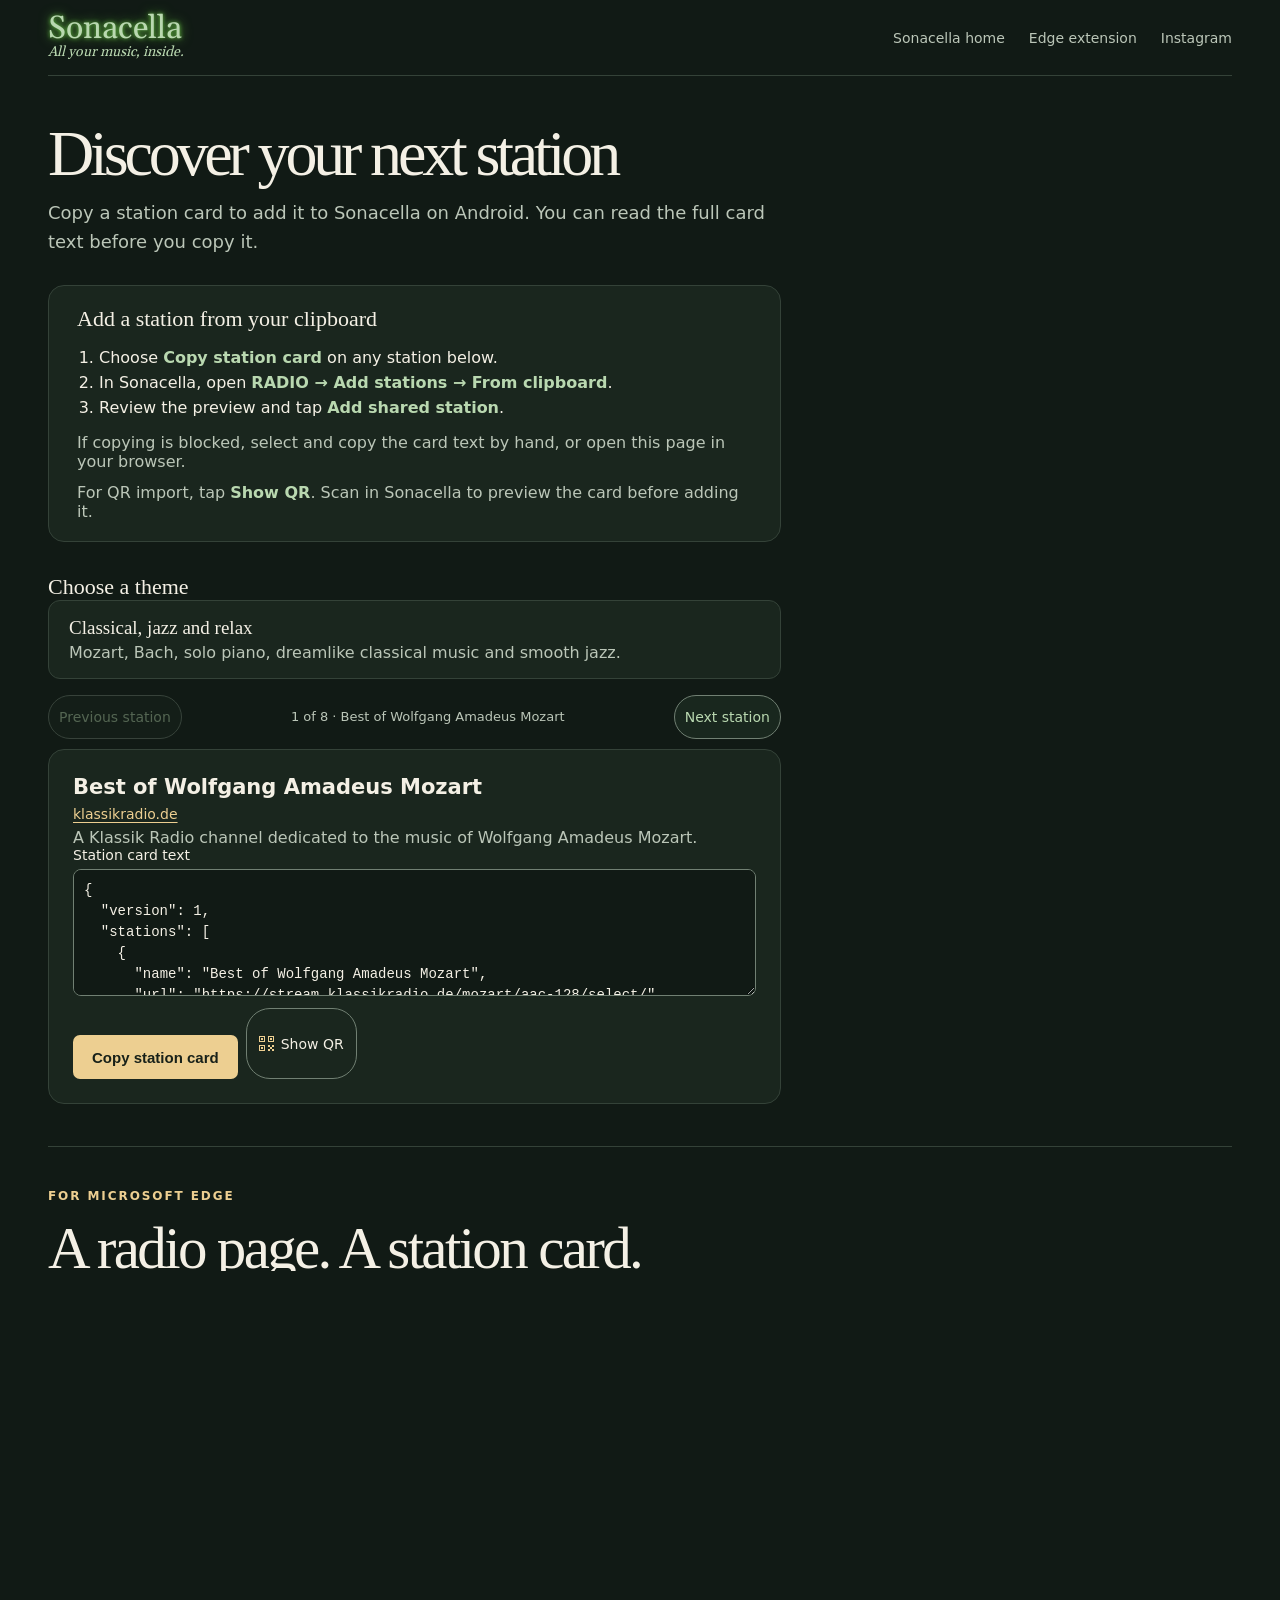
==== discover/index.html @ 67f5fe73 "Add clipboard-first station discovery" ====
<!doctype html>
<html lang="en">
<head>
  <meta charset="utf-8">
  <meta name="viewport" content="width=device-width, initial-scale=1">
  <meta name="description" content="Browse Sonacella radio stations and copy a station card to add it to the Android app.">
  <meta name="theme-color" content="#111a15">
  <title>Discover your next station | Sonacella</title>
  <link rel="icon" href="../assets/icon.png" type="image/png">
  <link rel="stylesheet" href="../style.css">
  <link rel="stylesheet" href="discover.css">
  <script src="../carousel.js?v=station-themes" defer></script>
  <script src="discover.js" defer></script>
</head>
<body>
  <header class="site-header wrap">
    <a class="brand wordmark" href="../">
      <span class="brand-name">Sonacella</span>
      <span class="brand-slogan">All your music, inside.</span>
    </a>
    <nav aria-label="Main navigation">
      <a href="../#station-cards">Sonacella home</a>
      <a href="#extension">Edge extension</a>
      <a href="https://www.instagram.com/sonacella.app/">Instagram</a>
    </nav>
  </header>

  <main class="wrap discover">
    <header class="discover-heading">
      <h1>Discover your next station</h1>
      <p class="lede">Copy a station card to add it to Sonacella on Android. You can read the full card text before you copy it.</p>
    </header>
    <section class="discover-guide" aria-labelledby="import-title">
      <h2 id="import-title">Add a station from your clipboard</h2>
      <ol>
        <li>Choose <strong>Copy station card</strong> on any station below.</li>
        <li>In Sonacella, open <strong>RADIO &rarr; Add stations &rarr; From clipboard</strong>.</li>
        <li>Review the preview and tap <strong>Add shared station</strong>.</li>
      </ol>
      <p>If copying is blocked, select and copy the card text by hand, or open this page in your browser.</p>
      <p>For QR import, tap <strong>Show QR</strong>. Scan in Sonacella to preview the card before adding it.</p>
    </section>
    <section class="station-themes" id="themes" aria-labelledby="themes-title" data-carousel>
      <h2 id="themes-title">Choose a theme</h2>
          <div class="carousel-controls" data-carousel-controls hidden>
            <button type="button" data-carousel-step="-1">Previous theme</button>
            <span class="carousel-status" data-carousel-status aria-live="polite"></span>
            <button type="button" data-carousel-step="1">Next theme</button>
          </div>
        <div class="station-theme" id="classic-theme" data-carousel-slide data-carousel-target="classic-stations">
          <h3 data-carousel-title>Classical, jazz and relax</h3>
          <p>Mozart, Bach, solo piano, dreamlike classical music and smooth jazz.</p>
        </div>
<!-- THEMES -->
    </section>
      <section class="station-shelf" id="classic-stations" aria-label="Classical, jazz and relax stations" data-carousel>
          <div class="carousel-controls" data-carousel-controls hidden>
            <button type="button" data-carousel-step="-1">Previous station</button>
            <span class="carousel-status" data-carousel-status aria-live="polite"></span>
            <button type="button" data-carousel-step="1">Next station</button>
          </div>
            <article class="discovery-card" id="mozart" aria-labelledby="mozart-title" data-carousel-slide>
              <h4 id="mozart-title" data-carousel-title>Best of Wolfgang Amadeus Mozart</h4>
              <p class="station-provider"><a href="https://www.klassikradio.de/klassik-radio-plus/klassische-musik-streamen/wolfgang-amadeus-mozart/">klassikradio.de</a></p>
              <p class="station-description">A Klassik Radio channel dedicated to the music of Wolfgang Amadeus Mozart.</p>
              <label for="mozart-text">Station card text</label>
              <textarea id="mozart-text" rows="5" readonly spellcheck="false" wrap="soft">
{
  "version": 1,
  "stations": [
    {
      "name": "Best of Wolfgang Amadeus Mozart",
      "url": "https://stream.klassikradio.de/mozart/aac-128/select/",
      "imageUrl": "https://krs3.fra1.cdn.digitaloceanspaces.com/images/stations/mozart-920x920pxjpg-6a5e0a23ec2ec933874090.jpg",
      "description": "A Klassik Radio channel dedicated to the music of Wolfgang Amadeus Mozart.",
      "website": "https://www.klassikradio.de/klassik-radio-plus/klassische-musik-streamen/wolfgang-amadeus-mozart/"
    }
  ]
}</textarea>
              <div class="station-card-actions">
                <button class="play-button" type="button" data-copy-card hidden>Copy station card<span class="visually-hidden"> for Best of Wolfgang Amadeus Mozart</span></button>
                <button type="button" class="station-qr-button" data-toggle-qr aria-expanded="false" aria-controls="mozart-qr" hidden><span class="qr-icon" aria-hidden="true"></span><span data-qr-label>Show QR</span><span class="visually-hidden"> for Best of Wolfgang Amadeus Mozart</span></button>
              </div>
              <p class="station-copy-status" role="status"></p>
              <div class="station-qr" id="mozart-qr" hidden>
                <p>Scan in Sonacella to preview this station. You choose whether to add it.</p>
                <img src="../assets/discover/classic/mozart.png" alt="Sonacella station QR for Best of Wolfgang Amadeus Mozart" width="240" height="240" loading="lazy">
                <a href="../assets/discover/classic/mozart.png" download>Save QR image</a>
              </div>
              <noscript><p><a href="../assets/discover/classic/mozart.png" download>Save QR image</a>. Open it in Sonacella to preview this station.</p></noscript>
            </article>
            <article class="discovery-card" id="baroque" aria-labelledby="baroque-title" data-carousel-slide>
              <h4 id="baroque-title" data-carousel-title>Best of Barock</h4>
              <p class="station-provider"><a href="https://www.klassikradio.de/klassik-radio-plus/klassische-musik-streamen/barock-musik/">klassikradio.de</a></p>
              <p class="station-description"></p>
              <label for="baroque-text">Station card text</label>
              <textarea id="baroque-text" rows="5" readonly spellcheck="false" wrap="soft">
{
  "version": 1,
  "stations": [
    {
      "name": "Best of Barock",
      "url": "https://stream.klassikradio.de/barock/aac-128/select/",
      "imageUrl": "https://krs3.fra1.cdn.digitaloceanspaces.com/images/stations/krs-bestofbarock-920-67a9cff97b8cc195264752.jpg",
      "website": "https://www.klassikradio.de/klassik-radio-plus/klassische-musik-streamen/barock-musik/"
    }
  ]
}</textarea>
              <div class="station-card-actions">
                <button class="play-button" type="button" data-copy-card hidden>Copy station card<span class="visually-hidden"> for Best of Barock</span></button>
                <button type="button" class="station-qr-button" data-toggle-qr aria-expanded="false" aria-controls="baroque-qr" hidden><span class="qr-icon" aria-hidden="true"></span><span data-qr-label>Show QR</span><span class="visually-hidden"> for Best of Barock</span></button>
              </div>
              <p class="station-copy-status" role="status"></p>
              <div class="station-qr" id="baroque-qr" hidden>
                <p>Scan in Sonacella to preview this station. You choose whether to add it.</p>
                <img src="../assets/discover/classic/baroque.png" alt="Sonacella station QR for Best of Barock" width="240" height="240" loading="lazy">
                <a href="../assets/discover/classic/baroque.png" download>Save QR image</a>
              </div>
              <noscript><p><a href="../assets/discover/classic/baroque.png" download>Save QR image</a>. Open it in Sonacella to preview this station.</p></noscript>
            </article>
            <article class="discovery-card" id="bach" aria-labelledby="bach-title" data-carousel-slide>
              <h4 id="bach-title" data-carousel-title>Best of Johann Sebastian Bach</h4>
              <p class="station-provider"><a href="https://www.klassikradio.de/klassik-radio-plus/klassische-musik-streamen/johann-sebastian-bach/">klassikradio.de</a></p>
              <p class="station-description"></p>
              <label for="bach-text">Station card text</label>
              <textarea id="bach-text" rows="5" readonly spellcheck="false" wrap="soft">
{
  "version": 1,
  "stations": [
    {
      "name": "Best of Johann Sebastian Bach",
      "url": "https://stream.klassikradio.de/purebach/aac-128/select/",
      "imageUrl": "https://krs3.fra1.cdn.digitaloceanspaces.com/images/stations/bach-920x920px-6a5e0955c658e795390518.jpg",
      "website": "https://www.klassikradio.de/klassik-radio-plus/klassische-musik-streamen/johann-sebastian-bach/"
    }
  ]
}</textarea>
              <div class="station-card-actions">
                <button class="play-button" type="button" data-copy-card hidden>Copy station card<span class="visually-hidden"> for Best of Johann Sebastian Bach</span></button>
                <button type="button" class="station-qr-button" data-toggle-qr aria-expanded="false" aria-controls="bach-qr" hidden><span class="qr-icon" aria-hidden="true"></span><span data-qr-label>Show QR</span><span class="visually-hidden"> for Best of Johann Sebastian Bach</span></button>
              </div>
              <p class="station-copy-status" role="status"></p>
              <div class="station-qr" id="bach-qr" hidden>
                <p>Scan in Sonacella to preview this station. You choose whether to add it.</p>
                <img src="../assets/discover/classic/bach.png" alt="Sonacella station QR for Best of Johann Sebastian Bach" width="240" height="240" loading="lazy">
                <a href="../assets/discover/classic/bach.png" download>Save QR image</a>
              </div>
              <noscript><p><a href="../assets/discover/classic/bach.png" download>Save QR image</a>. Open it in Sonacella to preview this station.</p></noscript>
            </article>
            <article class="discovery-card" id="piano" aria-labelledby="piano-title" data-carousel-slide>
              <h4 id="piano-title" data-carousel-title>Klavier Solo</h4>
              <p class="station-provider"><a href="https://www.klassikradio.de/klassik-radio-plus/klassische-musik-streamen/piano-musik/">klassikradio.de</a></p>
              <p class="station-description"></p>
              <label for="piano-text">Station card text</label>
              <textarea id="piano-text" rows="5" readonly spellcheck="false" wrap="soft">
{
  "version": 1,
  "stations": [
    {
      "name": "Klavier Solo",
      "url": "https://stream.klassikradio.de/piano/aac-128/select/",
      "imageUrl": "https://krs3.fra1.cdn.digitaloceanspaces.com/images/stations/klavier-solo-920-67bedf7c4e9d6166093912.jpg",
      "website": "https://www.klassikradio.de/klassik-radio-plus/klassische-musik-streamen/piano-musik/"
    }
  ]
}</textarea>
              <div class="station-card-actions">
                <button class="play-button" type="button" data-copy-card hidden>Copy station card<span class="visually-hidden"> for Klavier Solo</span></button>
                <button type="button" class="station-qr-button" data-toggle-qr aria-expanded="false" aria-controls="piano-qr" hidden><span class="qr-icon" aria-hidden="true"></span><span data-qr-label>Show QR</span><span class="visually-hidden"> for Klavier Solo</span></button>
              </div>
              <p class="station-copy-status" role="status"></p>
              <div class="station-qr" id="piano-qr" hidden>
                <p>Scan in Sonacella to preview this station. You choose whether to add it.</p>
                <img src="../assets/discover/classic/piano.png" alt="Sonacella station QR for Klavier Solo" width="240" height="240" loading="lazy">
                <a href="../assets/discover/classic/piano.png" download>Save QR image</a>
              </div>
              <noscript><p><a href="../assets/discover/classic/piano.png" download>Save QR image</a>. Open it in Sonacella to preview this station.</p></noscript>
            </article>
            <article class="discovery-card" id="new-classics" aria-labelledby="new-classics-title" data-carousel-slide>
              <h4 id="new-classics-title" data-carousel-title>New Classics</h4>
              <p class="station-provider"><a href="https://www.klassikradio.de/klassik-radio-plus/klassische-musik-streamen/neoklassik/">klassikradio.de</a></p>
              <p class="station-description"></p>
              <label for="new-classics-text">Station card text</label>
              <textarea id="new-classics-text" rows="5" readonly spellcheck="false" wrap="soft">
{
  "version": 1,
  "stations": [
    {
      "name": "New Classics",
      "url": "https://stream.klassikradio.de/newclassics/aac-128/select/",
      "imageUrl": "https://krs3.fra1.cdn.digitaloceanspaces.com/images/stations/new-classics-920-65d3052076d7f819461254.jpg",
      "website": "https://www.klassikradio.de/klassik-radio-plus/klassische-musik-streamen/neoklassik/"
    }
  ]
}</textarea>
              <div class="station-card-actions">
                <button class="play-button" type="button" data-copy-card hidden>Copy station card<span class="visually-hidden"> for New Classics</span></button>
                <button type="button" class="station-qr-button" data-toggle-qr aria-expanded="false" aria-controls="new-classics-qr" hidden><span class="qr-icon" aria-hidden="true"></span><span data-qr-label>Show QR</span><span class="visually-hidden"> for New Classics</span></button>
              </div>
              <p class="station-copy-status" role="status"></p>
              <div class="station-qr" id="new-classics-qr" hidden>
                <p>Scan in Sonacella to preview this station. You choose whether to add it.</p>
                <img src="../assets/discover/classic/new-classics.png" alt="Sonacella station QR for New Classics" width="240" height="240" loading="lazy">
                <a href="../assets/discover/classic/new-classics.png" download>Save QR image</a>
              </div>
              <noscript><p><a href="../assets/discover/classic/new-classics.png" download>Save QR image</a>. Open it in Sonacella to preview this station.</p></noscript>
            </article>
            <article class="discovery-card" id="dreams" aria-labelledby="dreams-title" data-carousel-slide>
              <h4 id="dreams-title" data-carousel-title>Klassik Dreams</h4>
              <p class="station-provider"><a href="https://www.klassikradio.de/klassik-radio-plus/klassische-musik-streamen/klassik-dreams/">klassikradio.de</a></p>
              <p class="station-description"></p>
              <label for="dreams-text">Station card text</label>
              <textarea id="dreams-text" rows="5" readonly spellcheck="false" wrap="soft">
{
  "version": 1,
  "stations": [
    {
      "name": "Klassik Dreams",
      "url": "https://stream.klassikradio.de/dreams/aac-128/select/",
      "imageUrl": "https://krs3.fra1.cdn.digitaloceanspaces.com/images/stations/klassik-dreams-920-6746f46c41162682057086.jpg",
      "website": "https://www.klassikradio.de/klassik-radio-plus/klassische-musik-streamen/klassik-dreams/"
    }
  ]
}</textarea>
              <div class="station-card-actions">
                <button class="play-button" type="button" data-copy-card hidden>Copy station card<span class="visually-hidden"> for Klassik Dreams</span></button>
                <button type="button" class="station-qr-button" data-toggle-qr aria-expanded="false" aria-controls="dreams-qr" hidden><span class="qr-icon" aria-hidden="true"></span><span data-qr-label>Show QR</span><span class="visually-hidden"> for Klassik Dreams</span></button>
              </div>
              <p class="station-copy-status" role="status"></p>
              <div class="station-qr" id="dreams-qr" hidden>
                <p>Scan in Sonacella to preview this station. You choose whether to add it.</p>
                <img src="../assets/discover/classic/dreams.png" alt="Sonacella station QR for Klassik Dreams" width="240" height="240" loading="lazy">
                <a href="../assets/discover/classic/dreams.png" download>Save QR image</a>
              </div>
              <noscript><p><a href="../assets/discover/classic/dreams.png" download>Save QR image</a>. Open it in Sonacella to preview this station.</p></noscript>
            </article>
            <article class="discovery-card" id="smooth-jazz" aria-labelledby="smooth-jazz-title" data-carousel-slide>
              <h4 id="smooth-jazz-title" data-carousel-title>Smooth Jazz</h4>
              <p class="station-provider"><a href="https://www.klassikradio.de/klassik-radio-plus/jazz-musik-hoeren/smooth-jazz/">klassikradio.de</a></p>
              <p class="station-description"></p>
              <label for="smooth-jazz-text">Station card text</label>
              <textarea id="smooth-jazz-text" rows="5" readonly spellcheck="false" wrap="soft">
{
  "version": 1,
  "stations": [
    {
      "name": "Smooth Jazz",
      "url": "https://stream.klassikradio.de/smooth/aac-128/select/",
      "imageUrl": "https://krs3.fra1.cdn.digitaloceanspaces.com/images/stations/krs-smoothjazz-920-6ae32b046f337139408433.jpg",
      "website": "https://www.klassikradio.de/klassik-radio-plus/jazz-musik-hoeren/smooth-jazz/"
    }
  ]
}</textarea>
              <div class="station-card-actions">
                <button class="play-button" type="button" data-copy-card hidden>Copy station card<span class="visually-hidden"> for Smooth Jazz</span></button>
                <button type="button" class="station-qr-button" data-toggle-qr aria-expanded="false" aria-controls="smooth-jazz-qr" hidden><span class="qr-icon" aria-hidden="true"></span><span data-qr-label>Show QR</span><span class="visually-hidden"> for Smooth Jazz</span></button>
              </div>
              <p class="station-copy-status" role="status"></p>
              <div class="station-qr" id="smooth-jazz-qr" hidden>
                <p>Scan in Sonacella to preview this station. You choose whether to add it.</p>
                <img src="../assets/discover/classic/smooth-jazz.png" alt="Sonacella station QR for Smooth Jazz" width="240" height="240" loading="lazy">
                <a href="../assets/discover/classic/smooth-jazz.png" download>Save QR image</a>
              </div>
              <noscript><p><a href="../assets/discover/classic/smooth-jazz.png" download>Save QR image</a>. Open it in Sonacella to preview this station.</p></noscript>
            </article>
            <article class="discovery-card" id="classic-radio-non-stop" aria-labelledby="classic-radio-non-stop-title" data-carousel-slide>
              <h4 id="classic-radio-non-stop-title" data-carousel-title>CLASSIC RADIO NON STOP</h4>
              <p class="station-provider"><a href="https://classicradiononstop.fr/stream-classical-music-at-anytime-and-anywhere-classic-radio-non-stop.html">classicradiononstop.fr</a></p>
              <p class="station-description">Ancient, baroque, classical, romantic and contemporary music.</p>
              <label for="classic-radio-non-stop-text">Station card text</label>
              <textarea id="classic-radio-non-stop-text" rows="5" readonly spellcheck="false" wrap="soft">
{
  "version": 1,
  "stations": [
    {
      "name": "CLASSIC RADIO NON STOP",
      "url": "https://smeuh.org:8443/classicradiononstop.mp3",
      "imageUrl": "https://classicradiononstop.fr/_media/img/small/neutral-minimalist-modern-classical-music-youtube-video.png",
      "description": "Ancient, baroque, classical, romantic and contemporary music.",
      "website": "https://classicradiononstop.fr/stream-classical-music-at-anytime-and-anywhere-classic-radio-non-stop.html"
    }
  ]
}</textarea>
              <div class="station-card-actions">
                <button class="play-button" type="button" data-copy-card hidden>Copy station card<span class="visually-hidden"> for CLASSIC RADIO NON STOP</span></button>
                <button type="button" class="station-qr-button" data-toggle-qr aria-expanded="false" aria-controls="classic-radio-non-stop-qr" hidden><span class="qr-icon" aria-hidden="true"></span><span data-qr-label>Show QR</span><span class="visually-hidden"> for CLASSIC RADIO NON STOP</span></button>
              </div>
              <p class="station-copy-status" role="status"></p>
              <div class="station-qr" id="classic-radio-non-stop-qr" hidden>
                <p>Scan in Sonacella to preview this station. You choose whether to add it.</p>
                <img src="../assets/discover/classic/classic-radio-non-stop.png" alt="Sonacella station QR for CLASSIC RADIO NON STOP" width="240" height="240" loading="lazy">
                <a href="../assets/discover/classic/classic-radio-non-stop.png" download>Save QR image</a>
              </div>
              <noscript><p><a href="../assets/discover/classic/classic-radio-non-stop.png" download>Save QR image</a>. Open it in Sonacella to preview this station.</p></noscript>
            </article>
      </section>
<!-- STATION_SHELVES -->
    <section class="collection" id="extension" aria-labelledby="station-cards-title">
      <header class="section-heading">
        <p class="eyebrow">For Microsoft Edge</p>
        <h2 id="station-cards-title">A radio page. A station card.</h2>
      </header>
      <p class="lede">Found a radio station you want to keep? Sonacella Station Cards checks a supported public station page and prepares its stream, artwork and details for review. Export verified cards as JSON or a QR image generated in your browser.</p>
      <p><a class="play-button" href="https://github.com/miphorez/sonacella/releases/download/station-cards-v0.1.4/Sonacella-Station-Cards-0.1.4-user.zip">Download Station Cards 0.1.4</a></p>
      <p><a href="https://github.com/miphorez/sonacella/releases/tag/station-cards-v0.1.4">GitHub release</a> · <a href="https://github.com/miphorez/sonacella/releases/download/station-cards-v0.1.4/INSTALL.md">Full installation and update guide</a> · <a href="https://github.com/miphorez/sonacella/releases/download/station-cards-v0.1.4/Sonacella-Station-Cards-0.1.4-user.zip.sha256">SHA-256 checksum</a></p>
      <h3>Install in Edge</h3>
      <ol>
        <li>Download the ZIP, verify its SHA-256 and extract it to a permanent folder.</li>
        <li>Open <strong>edge://extensions</strong> and turn on <strong>Developer mode</strong>.</li>
        <li>Choose <strong>Load unpacked</strong>, then select the inner <strong>Sonacella-Station-Cards</strong> folder containing <strong>manifest.json</strong>.</li>
        <li>Open a public HTTPS station page, choose <strong>Create station card</strong> in the extension and allow website checks when requested. Review the result before exporting.</li>
      </ol>
      <p>To update, download and verify the next user ZIP, replace the files in the same installed folder, then choose <strong>Reload</strong> on the existing extension. Keep the folder after installation. Updates are manual.</p>
      <p class="requirements">Browser extension preview · Installed manually, outside Edge Add-ons · No Windows helper or extension account required</p>
      <p>QR scanning requires Sonacella 1.0.9 or later for Android; check Google Play availability. Full catalog import replaces the radio list, so back it up first. Some station websites are unsupported, and a verified sample does not guarantee future availability.</p>
      <p><a href="../station-cards/privacy.html">Station Cards privacy policy</a></p>
    </section>
  </main>
  <footer class="site-footer wrap">
    <p>Sonacella is an independent player. Stations and artwork belong to their respective providers. Stream availability and provider terms may vary.</p>
  </footer>
</body>
</html>
---- style.css ----
@font-face {
  font-family: Gelasio;
  src: url("assets/gelasio.ttf") format("truetype");
  font-display: swap;
}

:root {
  color-scheme: dark;
  --page: #111a15;
  --surface: #1a261e;
  --line: #344238;
  --text: #f4f0e5;
  --muted: #bbc6b8;
  --gold: #edcf91;
  --pistachio: #b9d8b0;
  font-family: system-ui, -apple-system, "Segoe UI", sans-serif;
}

* { box-sizing: border-box; }
body { margin: 0; background: var(--page); color: var(--text); }
a { color: inherit; }
img { display: block; max-width: 100%; }
.icon-definitions { position: absolute; }
a:focus-visible, button:focus-visible { outline: 2px solid var(--gold); outline-offset: 4px; }
.social-links { display: grid; gap: 12px; }
.social-links-group { display: flex; flex-wrap: wrap; gap: 12px 24px; }
.social-link { display: inline-flex; align-items: center; gap: 8px; color: var(--gold); font-size: 14px; text-underline-offset: 3px; }
.social-link svg { flex: none; }
h1, h2, h3, p, figure { margin: 0; }
h1, h2, h3 { font-family: Georgia, serif; font-weight: 400; }
.wrap { width: min(1184px, calc(100% - 80px)); margin-inline: auto; }
.site-header, .site-footer { display: flex; align-items: center; justify-content: space-between; gap: 16px; }
.site-header { min-height: 76px; border-bottom: 1px solid var(--line); }
.brand { text-decoration: none; font: 25px Georgia, serif; }
.wordmark {
  display: grid;
  color: var(--pistachio);
  font-family: Gelasio, Georgia, serif;
  white-space: nowrap;
}
.brand-name {
  font-size: 32px;
  line-height: .98;
  text-shadow: 0 0 4px #7ded50bd, 0 0 12px #7ded5099;
}
.brand-slogan { font-size: 14px; font-style: italic; line-height: 1.25; }
nav, .site-footer div { display: flex; flex-wrap: wrap; gap: 24px; }
nav a, .site-footer a { color: var(--muted); font-size: 14px; text-decoration: none; }
nav a:hover, .site-footer a:hover { color: var(--gold); text-decoration: underline; }

.hero { display: grid; grid-template-columns: minmax(0, .85fr) minmax(0, 1.15fr); gap: 60px; align-items: center; padding-block: 64px 60px; }
.hero-video { min-width: 0; }
.station-collection-video { width: min(100%, 300px); justify-self: center; }
.video-frame { position: relative; aspect-ratio: 16 / 9; min-height: 200px; overflow: hidden; border: 1px solid #506047; border-radius: 12px; background: #081710; }
.video-launch { display: block; position: relative; width: 100%; height: 100%; color: var(--gold); }
.video-launch img { width: 100%; height: 100%; object-fit: contain; }
.video-launch:focus-visible { outline-offset: -5px; }
.video-play { position: absolute; top: 50%; left: 50%; transform: translate(-50%, -50%); display: grid; place-items: center; width: 64px; height: 64px; padding-left: 4px; border: 1px solid var(--gold); border-radius: 50%; background: #111a15e8; font-size: 24px; }
.video-launch:hover .video-play { background: #344238; }
.video-duration { position: absolute; right: 14px; bottom: 12px; padding: 2px 8px; border-radius: 4px; background: #111a15e8; color: var(--text); font-size: 13px; }
.video-frame iframe { display: block; width: 100%; height: 100%; border: 0; }
.hero-video figcaption, .release-video figcaption { margin-top: 13px; color: var(--muted); text-align: center; font-size: 13px; }
.feature-section { display: grid; grid-template-columns: minmax(0, 1fr) minmax(0, .92fr); align-items: center; gap: 60px; padding-block: 48px 60px; border-top: 1px solid var(--line); }
.feature-section h2 { margin-block: 18px 24px; font-size: clamp(34px, 5vw, 59px); line-height: 1.04; letter-spacing: -.045em; }
.eyebrow { color: var(--gold); font-size: 12px; font-weight: 650; letter-spacing: .16em; text-transform: uppercase; }
.eyebrow span { display: inline-block; width: 7px; height: 7px; margin: 0 7px 1px 0; border-radius: 50%; background: var(--gold); }
h1 { margin-block: 23px; font-size: clamp(52px, 7.1vw, 105px); letter-spacing: -.065em; line-height: .93; }
h1 em { color: var(--gold); font-weight: inherit; }
.hero h1 { font-size: clamp(48px, 6.2vw, 86px); }
.lede { max-width: 440px; font-size: 18px; line-height: 1.65; color: var(--muted); }
.lede + .lede { margin-top: 12px; }
.lede strong { color: var(--pistachio); }
.play-button {
  display: inline-flex;
  align-items: center;
  gap: 10px;
  margin-top: 27px;
  padding: 13px 19px;
  border-radius: 7px;
  background: var(--gold);
  color: #182119;
  font-size: 15px;
  font-weight: 700;
  text-decoration: none;
}
.play-button:hover { background: #f8dda8; }
.requirements { margin-top: 11px; color: var(--muted); font-size: 13px; }
.gallery { min-width: 0; }
.gallery-slides {
  position: relative;
  width: 100%;
  aspect-ratio: 9 / 16;
  border: 1px solid #718073;
  border-radius: 14px;
  background: #121b18;
  box-shadow: 0 13px 28px #05090788;
}
.gallery-slides:hover { border-color: var(--gold); }
.screen {
  position: absolute;
  inset: 0;
  overflow: hidden;
  border-radius: inherit;
  opacity: 0;
  pointer-events: none;
  transition: opacity 270ms ease;
}
.screen.is-current { opacity: 1; pointer-events: auto; }
.screen img { width: 100%; height: 100%; object-fit: contain; }
.gallery-controls {
  display: grid;
  grid-template-columns: 44px minmax(0, 1fr) 44px;
  align-items: center;
  gap: 4px;
  min-height: 44px;
  text-align: center;
}
.gallery-caption { grid-column: 2; font-size: 12px; color: var(--pistachio); }
.gallery-controls button {
  width: 44px;
  height: 44px;
  padding: 0;
  border: 1px solid #718073;
  border-radius: 50%;
  background: #19271e;
  color: var(--pistachio);
  cursor: pointer;
}
.gallery-controls svg { display: block; margin-inline: auto; }
.gallery-controls [data-step="-1"] svg { transform: scaleX(-1); }
.gallery-controls button:hover { color: var(--gold); border-color: var(--gold); }

.collection { border-top: 1px solid var(--line); padding-block: 42px 60px; }
.section-heading h2 { margin: 11px 0 24px; font-size: clamp(34px, 5vw, 59px); letter-spacing: -.045em; }
.feature {
  display: grid;
  grid-template-columns: minmax(0, 1fr) minmax(0, .92fr);
  align-items: center;
  gap: clamp(24px, 5vw, 60px);
  padding: clamp(20px, 4vw, 44px);
  border: 1px solid var(--line);
  border-radius: 14px;
  background: var(--surface);
}
.feature h2 { margin-block: 12px 16px; font-size: clamp(27px, 3.5vw, 46px); line-height: 1.07; letter-spacing: -.035em; }
.feature p:not(.eyebrow) { max-width: 50ch; color: var(--muted); font-size: 16px; line-height: 1.65; }
.feature .gallery { width: min(100%, 250px); justify-self: center; }
.feature .gallery-controls { margin-top: 12px; }
.drive-copy { margin-top: 14px; }
.drive-copy strong { color: var(--pistachio); }
.feature p.drive-detail { margin-top: 10px; font-size: 13px; }
.release-entry {
  display: grid;
  grid-template-columns: minmax(0, 1fr) minmax(0, 1.1fr);
  align-items: center;
  gap: clamp(24px, 5vw, 60px);
  padding: clamp(20px, 4vw, 44px);
  border: 1px solid var(--line);
  border-radius: 14px;
  background: var(--surface);
}
[data-carousel-slide] + [data-carousel-slide] { margin-top: 18px; }
[data-carousel-slide][hidden] { display: none; }
.carousel [data-carousel-slide] { margin-top: 0; touch-action: pan-y pinch-zoom; }
.release-download { margin-bottom: 20px; color: var(--gold); font-size: 14px; }
.carousel-controls { display: grid; grid-template-columns: auto minmax(0, 1fr) auto; align-items: center; gap: 12px; margin-bottom: 18px; }
.carousel-controls[hidden] { display: none; }
.carousel-controls button { min-height: 44px; padding: 10px 14px; border: 1px solid #718073; border-radius: 22px; background: #19271e; color: var(--pistachio); font: inherit; font-size: 14px; cursor: pointer; }
.carousel-controls button:hover:not(:disabled) { color: var(--gold); border-color: var(--gold); }
.carousel-controls button:disabled { opacity: .4; cursor: default; }
.carousel-status { color: var(--muted); text-align: center; font-size: 13px; line-height: 1.5; }
.release-entry-text { grid-template-columns: 1fr; }
.release-entry-text .release-copy { max-width: 78ch; }
.release-entry-text .release-copy p + p { margin-top: 12px; }
#station-cards { scroll-margin-top: 18px; }
.release-entry-with-video { row-gap: 20px; }
.release-video { grid-column: 2; grid-row: 1 / span 2; width: min(100%, 300px); justify-self: center; }
.video-frame-portrait { aspect-ratio: 9 / 16; }
.release-video-placeholder { display: flex; flex-direction: column; align-items: center; justify-content: center; gap: 24px; padding: 24px; text-align: center; color: var(--muted); }
.release-video-message { color: var(--pistachio); font: 42px/1.1 Georgia, serif; }
.release-copy h3 { margin-block: 12px 16px; font-size: clamp(27px, 3.5vw, 46px); line-height: 1.07; letter-spacing: -.035em; }
.release-screens { display: grid; grid-template-columns: repeat(2, minmax(0, 1fr)); gap: 12px; width: min(100%, 484px); justify-self: center; }
.release-entry-with-video > :where(.release-screens) { width: min(100%, 320px); justify-self: start; }
.release-screens a { display: block; overflow: hidden; border: 1px solid #718073; border-radius: 12px; }
.release-screens a:hover { border-color: var(--gold); }
.release-screens img { width: 100%; height: auto; }
.release-screens figcaption { margin-top: 8px; color: var(--muted); font-size: 13px; text-align: center; }
.site-footer { border-top: 1px solid var(--line); padding-block: 25px 35px; }

@media (max-width: 900px) {
  .wrap { width: calc(100% - 48px); }
  .hero, .feature-section { gap: 32px; }
}

@media (max-width: 650px) {
  .wrap { width: calc(100% - 32px); }
  .site-header { min-height: 64px; }
  .brand { font-size: 22px; }
  .brand-name { font-size: 28px; }
  .brand-slogan { font-size: 12px; }
  nav, .site-footer div { gap: 12px; }
  nav a, .site-footer a { font-size: 13px; }
  .hero, .feature-section { grid-template-columns: 1fr; padding-block: 36px 37px; }
  .hero .video-frame { min-height: 0; }
  h1 { font-size: clamp(48px, 14vw, 91px); }
  .lede { font-size: 16px; }
  .collection { padding-block: 32px; }
  .feature { grid-template-columns: 1fr; gap: 17px; }
  #features .carousel-controls { gap: 8px; }
  #features .carousel-controls button { padding-inline: 9px; }
  #features [data-carousel-status] { display: block; }
  .release-entry { grid-template-columns: 1fr; }
  .release-video { grid-column: auto; grid-row: auto; }
  .release-entry-with-video > :where(.release-screens) { justify-self: center; }
}

@media (max-width: 420px) {
  .site-header { align-items: flex-start; flex-direction: column; gap: 12px; padding-block: 12px; }
  .release-screens { grid-template-columns: 1fr; width: min(100%, 238px); gap: 16px; }
}

@media (prefers-reduced-motion: reduce) {
  .screen { transition: none; }
}
---- discover/discover.css ----
.discover { padding-block: 48px 60px; }
.discover-heading h1 {
  margin: 0 0 14px;
  font-size: clamp(36px, 6vw, 64px);
}
.discover-heading .lede { max-width: 65ch; }
.discover-guide, .discovery-card {
  border: 1px solid var(--line);
  border-radius: 16px;
  background: var(--surface);
}
.discover-guide {
  max-width: 72ch;
  margin-block: 28px;
  padding: 20px clamp(16px, 3vw, 28px);
}
.discover-guide h2 { margin-top: 0; font-size: 22px; }
.discover-guide ol { padding-left: 22px; }
.discover-guide li + li { margin-top: 6px; }
.discover-guide p { margin-block: 12px 0; color: var(--muted); }
.discover strong { color: var(--pistachio); }
.discover a { color: var(--gold); text-underline-offset: 3px; }
.station-themes, .station-shelf {
  max-width: 72ch;
  scroll-margin-top: 18px;
}
.station-themes { margin-top: 32px; }
.station-themes h2 { font-size: 22px; }
.station-theme {
  padding: 16px 20px;
  border: 1px solid var(--line);
  border-radius: 12px;
  background: var(--surface);
}
.station-theme h3 { margin: 0 0 4px; font-size: 19px; }
.station-theme p { margin: 0; color: var(--muted); }
.station-shelf { margin-top: 16px; }
.station-shelf .carousel-controls { margin-bottom: 10px; }
.station-shelf .carousel-controls button { padding-inline: 10px; }
#extension { margin-top: 42px; padding-bottom: 0; }
#extension > :is(p, ol) { max-width: 78ch; }
#extension li + li { margin-top: 8px; }
.discovery-card {
  min-width: 0;
  padding: clamp(16px, 3vw, 24px);
  scroll-margin-top: 18px;
}
.discovery-card:target { border-color: var(--gold); }
.discovery-card h4 { margin: 0; font-size: 21px; line-height: 1.25; }
.station-provider { margin: 6px 0; font-size: 14px; overflow-wrap: anywhere; }
.station-description, .station-provider-note { color: var(--muted); }
.station-provider-note { font-size: .9rem; }
.discovery-card label { display: block; margin-bottom: 6px; font-size: .875rem; }
.discovery-card textarea {
  display: block;
  width: 100%;
  min-height: 120px;
  padding: 10px;
  border: 1px solid #718073;
  border-radius: 8px;
  background: var(--page);
  color: var(--text);
  font: 14px/1.5 ui-monospace, Consolas, monospace;
  overflow-wrap: anywhere;
  resize: vertical;
}
.discovery-card textarea:focus-visible { outline: 2px solid var(--gold); outline-offset: 2px; }
.station-card-actions { display: flex; flex-wrap: wrap; gap: 8px; margin-top: 12px; }
.station-card-actions button { min-height: 44px; cursor: pointer; }
.station-card-actions .play-button { border: 0; }
.station-card-actions [hidden] { display: none; }
.station-qr-button {
  display: inline-flex;
  align-items: center;
  gap: 7px;
  padding: 8px 12px;
  border: 1px solid #718073;
  border-radius: 24px;
  background: var(--surface);
  color: var(--text);
  font: inherit;
  font-size: 14px;
}
.station-qr-button:hover, .station-qr-button[aria-expanded="true"] {
  border-color: var(--gold);
  color: var(--gold);
}
.qr-icon {
  width: 15px;
  height: 15px;
  background: url("qr-icon.png") center / contain no-repeat;
}
.station-copy-status { margin: 7px 0 0; color: var(--pistachio); font-size: .875rem; }
.station-copy-status:empty { margin: 0; }
.station-qr { margin-top: 14px; }
.station-qr p { margin: 0 0 10px; color: var(--muted); }
.station-qr img { display: block; width: min(100%, 320px); height: auto; margin-bottom: 8px; image-rendering: pixelated; }
.visually-hidden {
  position: absolute;
  width: 1px;
  height: 1px;
  padding: 0;
  overflow: hidden;
  clip-path: inset(50%);
  white-space: nowrap;
}
@media (max-width: 680px) {
  .discover { padding-top: 30px; }
  .discover .carousel-controls { gap: 6px; }
}

@media (max-width: 400px) {
  .discover .carousel-status { font-size: 12px; }
  .discover .carousel-controls button { padding-inline: 8px; }
}
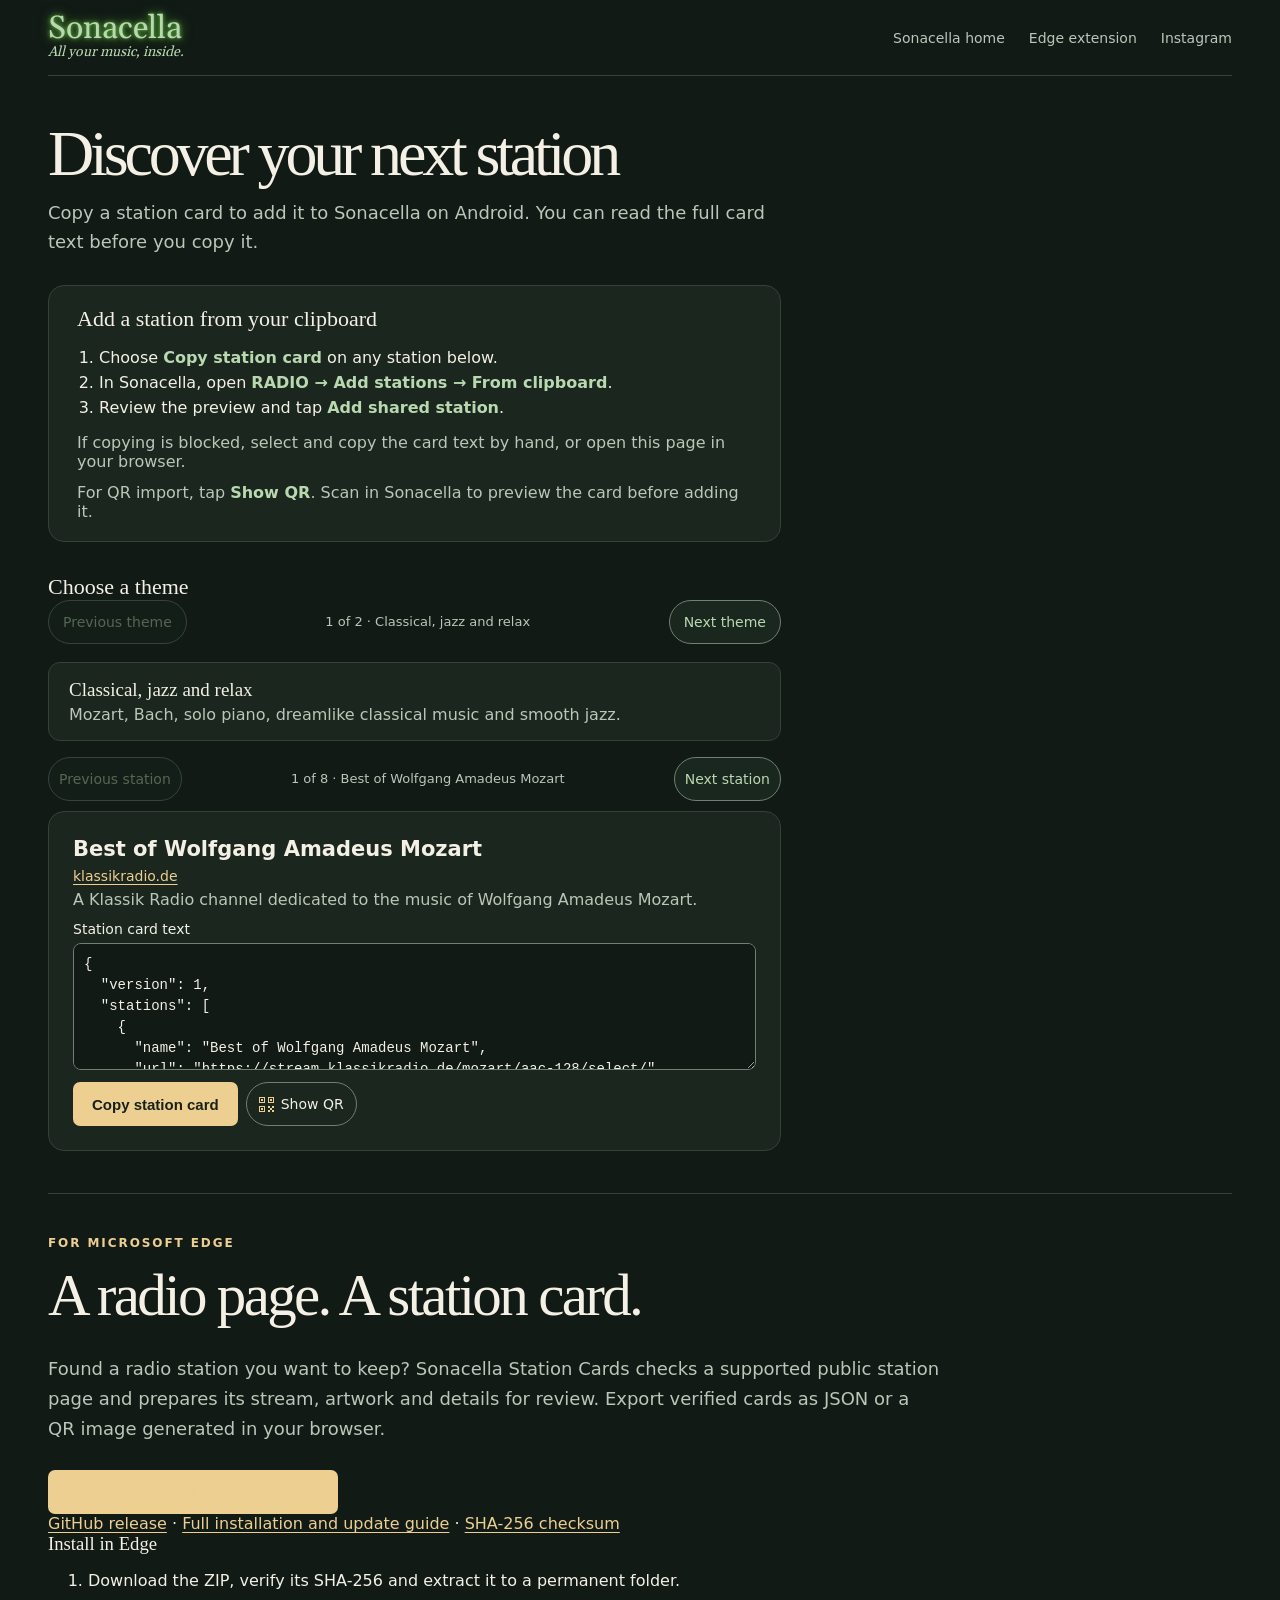
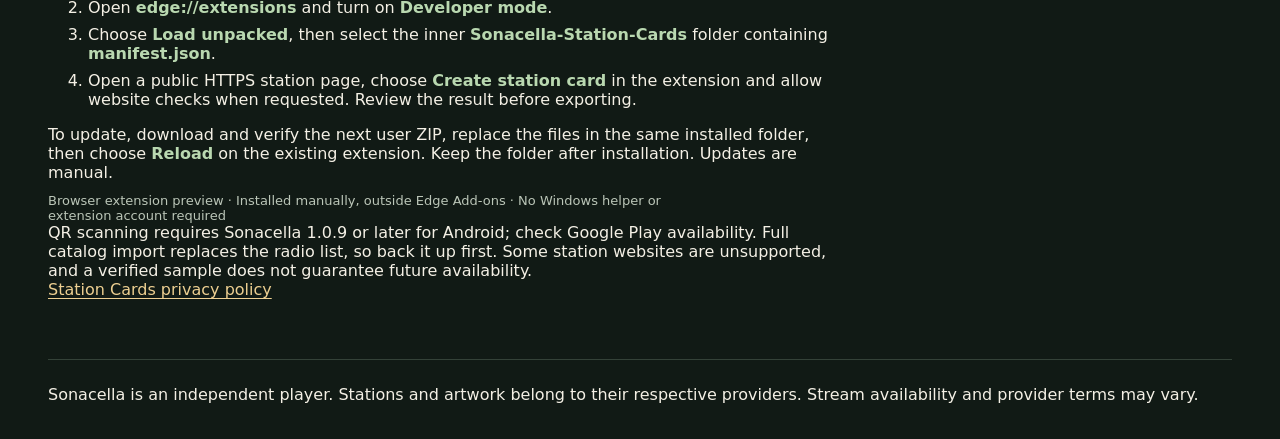
==== commit 330016c1: "Prepare seven Christmas radio cards" ====
--- a/discover/index.html
+++ b/discover/index.html
@@ -51,6 +51,10 @@
           <h3 data-carousel-title>Classical, jazz and relax</h3>
           <p>Mozart, Bach, solo piano, dreamlike classical music and smooth jazz.</p>
         </div>
+        <div class="station-theme" id="christmas-theme" data-carousel-slide data-carousel-target="christmas-stations">
+          <h3 data-carousel-title>Christmas radio</h3>
+          <p>Country Christmas songs, festive instrumentals and laid-back holiday radio.</p>
+        </div>
 <!-- THEMES -->
     </section>
       <section class="station-shelf" id="classic-stations" aria-label="Classical, jazz and relax stations" data-carousel>
@@ -292,6 +296,226 @@
                 <a href="../assets/discover/classic/classic-radio-non-stop.png" download>Save QR image</a>
               </div>
               <noscript><p><a href="../assets/discover/classic/classic-radio-non-stop.png" download>Save QR image</a>. Open it in Sonacella to preview this station.</p></noscript>
+            </article>
+      </section>
+      <section class="station-shelf" id="christmas-stations" aria-label="Christmas radio stations" data-carousel>
+          <div class="carousel-controls" data-carousel-controls hidden>
+            <button type="button" data-carousel-step="-1">Previous station</button>
+            <span class="carousel-status" data-carousel-status aria-live="polite"></span>
+            <button type="button" data-carousel-step="1">Next station</button>
+          </div>
+            <article class="discovery-card" id="1000-christmas" aria-labelledby="1000-christmas-title" data-carousel-slide>
+              <h4 id="1000-christmas-title" data-carousel-title>1000 Christmas</h4>
+              <p class="station-provider"><a href="https://www.1000christmas.com/">1000christmas.com</a></p>
+              <p class="station-description">An online radio station playing Christmas music around the clock, all year long.</p>
+              <label for="1000-christmas-text">Station card text</label>
+              <textarea id="1000-christmas-text" rows="5" readonly spellcheck="false" wrap="soft">
+{
+  "version": 1,
+  "stations": [
+    {
+      "name": "1000 Christmas",
+      "url": "https://ais-sa2.cdnstream1.com/2553_128.mp3",
+      "imageUrl": "https://1000christmas.com/images/1000christmas_500x500.png",
+      "description": "An online radio station playing Christmas music around the clock, all year long.",
+      "website": "https://www.1000christmas.com/"
+    }
+  ]
+}</textarea>
+              <div class="station-card-actions">
+                <button class="play-button" type="button" data-copy-card hidden>Copy station card<span class="visually-hidden"> for 1000 Christmas</span></button>
+                <button type="button" class="station-qr-button" data-toggle-qr aria-expanded="false" aria-controls="1000-christmas-qr" hidden><span class="qr-icon" aria-hidden="true"></span><span data-qr-label>Show QR</span><span class="visually-hidden"> for 1000 Christmas</span></button>
+              </div>
+              <p class="station-copy-status" role="status"></p>
+              <div class="station-qr" id="1000-christmas-qr" hidden>
+                <p>Scan in Sonacella to preview this station. You choose whether to add it.</p>
+                <img src="../assets/discover/christmas/1000-christmas.png" alt="Sonacella station QR for 1000 Christmas" width="240" height="240" loading="lazy">
+                <a href="../assets/discover/christmas/1000-christmas.png" download>Save QR image</a>
+              </div>
+              <noscript><p><a href="../assets/discover/christmas/1000-christmas.png" download>Save QR image</a>. Open it in Sonacella to preview this station.</p></noscript>
+            </article>
+            <article class="discovery-card" id="christmas-country" aria-labelledby="christmas-country-title" data-carousel-slide>
+              <h4 id="christmas-country-title" data-carousel-title>Christmas Country</h4>
+              <p class="station-provider"><a href="https://gotradio.com/radiochannel/country-christmas/">gotradio.com</a></p>
+              <p class="station-description">Christmas classics and holiday favorites performed by country artists.</p>
+              <label for="christmas-country-text">Station card text</label>
+              <textarea id="christmas-country-text" rows="5" readonly spellcheck="false" wrap="soft">
+{
+  "version": 1,
+  "stations": [
+    {
+      "name": "Christmas Country",
+      "url": "https://pureplay.cdnstream1.com/6031_64.aac",
+      "imageUrl": "https://gotradio.com/wp-content/uploads/2023/04/GotRadio_ChristmasCountry_512.png",
+      "description": "Christmas classics and holiday favorites performed by country artists.",
+      "website": "https://gotradio.com/radiochannel/country-christmas/"
+    }
+  ]
+}</textarea>
+              <div class="station-card-actions">
+                <button class="play-button" type="button" data-copy-card hidden>Copy station card<span class="visually-hidden"> for Christmas Country</span></button>
+                <button type="button" class="station-qr-button" data-toggle-qr aria-expanded="false" aria-controls="christmas-country-qr" hidden><span class="qr-icon" aria-hidden="true"></span><span data-qr-label>Show QR</span><span class="visually-hidden"> for Christmas Country</span></button>
+              </div>
+              <p class="station-copy-status" role="status"></p>
+              <div class="station-qr" id="christmas-country-qr" hidden>
+                <p>Scan in Sonacella to preview this station. You choose whether to add it.</p>
+                <img src="../assets/discover/christmas/christmas-country.png" alt="Sonacella station QR for Christmas Country" width="240" height="240" loading="lazy">
+                <a href="../assets/discover/christmas/christmas-country.png" download>Save QR image</a>
+              </div>
+              <noscript><p><a href="../assets/discover/christmas/christmas-country.png" download>Save QR image</a>. Open it in Sonacella to preview this station.</p></noscript>
+            </article>
+            <article class="discovery-card" id="christmas-celebration" aria-labelledby="christmas-celebration-title" data-carousel-slide>
+              <h4 id="christmas-celebration-title" data-carousel-title>Christmas Celebration</h4>
+              <p class="station-provider"><a href="https://gotradio.com/radiochannel/christmas-celebration/">gotradio.com</a></p>
+              <p class="station-description">A seasonal mix of favorite Christmas songs.</p>
+              <label for="christmas-celebration-text">Station card text</label>
+              <textarea id="christmas-celebration-text" rows="5" readonly spellcheck="false" wrap="soft">
+{
+  "version": 1,
+  "stations": [
+    {
+      "name": "Christmas Celebration",
+      "url": "https://pureplay.cdnstream1.com/6020_64.aac",
+      "imageUrl": "https://gotradio.com/wp-content/uploads/2023/04/GotRadio_Christmas_Celebration_600x600.png",
+      "description": "A seasonal mix of favorite Christmas songs.",
+      "website": "https://gotradio.com/radiochannel/christmas-celebration/"
+    }
+  ]
+}</textarea>
+              <div class="station-card-actions">
+                <button class="play-button" type="button" data-copy-card hidden>Copy station card<span class="visually-hidden"> for Christmas Celebration</span></button>
+                <button type="button" class="station-qr-button" data-toggle-qr aria-expanded="false" aria-controls="christmas-celebration-qr" hidden><span class="qr-icon" aria-hidden="true"></span><span data-qr-label>Show QR</span><span class="visually-hidden"> for Christmas Celebration</span></button>
+              </div>
+              <p class="station-copy-status" role="status"></p>
+              <div class="station-qr" id="christmas-celebration-qr" hidden>
+                <p>Scan in Sonacella to preview this station. You choose whether to add it.</p>
+                <img src="../assets/discover/christmas/christmas-celebration.png" alt="Sonacella station QR for Christmas Celebration" width="240" height="240" loading="lazy">
+                <a href="../assets/discover/christmas/christmas-celebration.png" download>Save QR image</a>
+              </div>
+              <noscript><p><a href="../assets/discover/christmas/christmas-celebration.png" download>Save QR image</a>. Open it in Sonacella to preview this station.</p></noscript>
+            </article>
+            <article class="discovery-card" id="christmas-instrumentals" aria-labelledby="christmas-instrumentals-title" data-carousel-slide>
+              <h4 id="christmas-instrumentals-title" data-carousel-title>Christmas Instrumentals</h4>
+              <p class="station-provider"><a href="https://gotradio.com/radiochannel/christmas-instrumentals/">gotradio.com</a></p>
+              <p class="station-description">Instrumental Christmas music for background listening.</p>
+              <label for="christmas-instrumentals-text">Station card text</label>
+              <textarea id="christmas-instrumentals-text" rows="5" readonly spellcheck="false" wrap="soft">
+{
+  "version": 1,
+  "stations": [
+    {
+      "name": "Christmas Instrumentals",
+      "url": "https://pureplay.cdnstream1.com/6061_64.aac",
+      "imageUrl": "https://gotradio.com/wp-content/uploads/2023/11/GotRadio_Christmas_Instrumentals_600x600.png",
+      "description": "Instrumental Christmas music for background listening.",
+      "website": "https://gotradio.com/radiochannel/christmas-instrumentals/"
+    }
+  ]
+}</textarea>
+              <div class="station-card-actions">
+                <button class="play-button" type="button" data-copy-card hidden>Copy station card<span class="visually-hidden"> for Christmas Instrumentals</span></button>
+                <button type="button" class="station-qr-button" data-toggle-qr aria-expanded="false" aria-controls="christmas-instrumentals-qr" hidden><span class="qr-icon" aria-hidden="true"></span><span data-qr-label>Show QR</span><span class="visually-hidden"> for Christmas Instrumentals</span></button>
+              </div>
+              <p class="station-copy-status" role="status"></p>
+              <div class="station-qr" id="christmas-instrumentals-qr" hidden>
+                <p>Scan in Sonacella to preview this station. You choose whether to add it.</p>
+                <img src="../assets/discover/christmas/christmas-instrumentals.png" alt="Sonacella station QR for Christmas Instrumentals" width="240" height="240" loading="lazy">
+                <a href="../assets/discover/christmas/christmas-instrumentals.png" download>Save QR image</a>
+              </div>
+              <noscript><p><a href="../assets/discover/christmas/christmas-instrumentals.png" download>Save QR image</a>. Open it in Sonacella to preview this station.</p></noscript>
+            </article>
+            <article class="discovery-card" id="that-christmas-channel" aria-labelledby="that-christmas-channel-title" data-carousel-slide>
+              <h4 id="that-christmas-channel-title" data-carousel-title>That Christmas Channel</h4>
+              <p class="station-provider"><a href="https://thatchristmaschannel.com/">thatchristmaschannel.com</a></p>
+              <p class="station-description">Year-round Christmas radio with traditional carols, contemporary hits, country holiday songs, and winter favorites.</p>
+              <label for="that-christmas-channel-text">Station card text</label>
+              <textarea id="that-christmas-channel-text" rows="5" readonly spellcheck="false" wrap="soft">
+{
+  "version": 1,
+  "stations": [
+    {
+      "name": "That Christmas Channel",
+      "url": "https://ais-sa5.cdnstream1.com/b55667_128mp3",
+      "imageUrl": "https://cdn.onlineradiobox.com/img/fblogo/7/99657.v2.png",
+      "description": "Year-round Christmas radio with traditional carols, contemporary hits, country holiday songs, and winter favorites.",
+      "website": "https://thatchristmaschannel.com/"
+    }
+  ]
+}</textarea>
+              <div class="station-card-actions">
+                <button class="play-button" type="button" data-copy-card hidden>Copy station card<span class="visually-hidden"> for That Christmas Channel</span></button>
+                <button type="button" class="station-qr-button" data-toggle-qr aria-expanded="false" aria-controls="that-christmas-channel-qr" hidden><span class="qr-icon" aria-hidden="true"></span><span data-qr-label>Show QR</span><span class="visually-hidden"> for That Christmas Channel</span></button>
+              </div>
+              <p class="station-copy-status" role="status"></p>
+              <div class="station-qr" id="that-christmas-channel-qr" hidden>
+                <p>Scan in Sonacella to preview this station. You choose whether to add it.</p>
+                <img src="../assets/discover/christmas/that-christmas-channel.png" alt="Sonacella station QR for That Christmas Channel" width="240" height="240" loading="lazy">
+                <a href="../assets/discover/christmas/that-christmas-channel.png" download>Save QR image</a>
+              </div>
+              <noscript><p><a href="../assets/discover/christmas/that-christmas-channel.png" download>Save QR image</a>. Open it in Sonacella to preview this station.</p></noscript>
+            </article>
+            <article class="discovery-card" id="christmas-lounge" aria-labelledby="christmas-lounge-title" data-carousel-slide>
+              <h4 id="christmas-lounge-title" data-carousel-title>Christmas Lounge</h4>
+              <p class="station-provider"><a href="https://stupidpotato.com/christmas-lounge/">stupidpotato.com</a></p>
+              <p class="station-description">Quiet Christmas jazz, crooners, orchestras, and strings, streaming around the clock from Stupid Potato.</p>
+              <p class="station-provider-note">Stupid Potato allows personal, non-commercial listening. Copying or republishing its original work requires permission. <a href="https://stupidpotato.com/terms/">Provider terms</a></p>
+              <label for="christmas-lounge-text">Station card text</label>
+              <textarea id="christmas-lounge-text" rows="5" readonly spellcheck="false" wrap="soft">
+{
+  "version": 1,
+  "stations": [
+    {
+      "name": "Christmas Lounge",
+      "url": "https://stupidpotato.com/christmas-lounge/live",
+      "imageUrl": "https://stupidpotato.com/christmas-lounge/og.jpg?v=b39ec63c",
+      "description": "Quiet Christmas jazz, crooners, orchestras, and strings, streaming around the clock from Stupid Potato.",
+      "website": "https://stupidpotato.com/christmas-lounge/",
+      "terms": "Stupid Potato allows personal, non-commercial listening. Copying or republishing its original work requires permission.",
+      "termsUrl": "https://stupidpotato.com/terms/"
+    }
+  ]
+}</textarea>
+              <div class="station-card-actions">
+                <button class="play-button" type="button" data-copy-card hidden>Copy station card<span class="visually-hidden"> for Christmas Lounge</span></button>
+                <button type="button" class="station-qr-button" data-toggle-qr aria-expanded="false" aria-controls="christmas-lounge-qr" hidden><span class="qr-icon" aria-hidden="true"></span><span data-qr-label>Show QR</span><span class="visually-hidden"> for Christmas Lounge</span></button>
+              </div>
+              <p class="station-copy-status" role="status"></p>
+              <div class="station-qr" id="christmas-lounge-qr" hidden>
+                <p>Scan in Sonacella to preview this station. You choose whether to add it.</p>
+                <img src="../assets/discover/christmas/christmas-lounge.png" alt="Sonacella station QR for Christmas Lounge" width="240" height="240" loading="lazy">
+                <a href="../assets/discover/christmas/christmas-lounge.png" download>Save QR image</a>
+              </div>
+              <noscript><p><a href="../assets/discover/christmas/christmas-lounge.png" download>Save QR image</a>. Open it in Sonacella to preview this station.</p></noscript>
+            </article>
+            <article class="discovery-card" id="santa-105" aria-labelledby="santa-105-title" data-carousel-slide>
+              <h4 id="santa-105-title" data-carousel-title>Santa 105</h4>
+              <p class="station-provider"><a href="https://sunny105radio.com/santa-105/">sunny105radio.com</a></p>
+              <p class="station-description">An online radio station playing Christmas songs and holiday favorites year-round.</p>
+              <label for="santa-105-text">Station card text</label>
+              <textarea id="santa-105-text" rows="5" readonly spellcheck="false" wrap="soft">
+{
+  "version": 1,
+  "stations": [
+    {
+      "name": "Santa 105",
+      "url": "https://streaming.atlanticsunrisehosting.com/proxy/santa105/stream",
+      "imageUrl": "https://sunny105radio.com/wp-content/themes/sunny105/assets/santa-logo.png",
+      "description": "An online radio station playing Christmas songs and holiday favorites year-round.",
+      "website": "https://sunny105radio.com/santa-105/"
+    }
+  ]
+}</textarea>
+              <div class="station-card-actions">
+                <button class="play-button" type="button" data-copy-card hidden>Copy station card<span class="visually-hidden"> for Santa 105</span></button>
+                <button type="button" class="station-qr-button" data-toggle-qr aria-expanded="false" aria-controls="santa-105-qr" hidden><span class="qr-icon" aria-hidden="true"></span><span data-qr-label>Show QR</span><span class="visually-hidden"> for Santa 105</span></button>
+              </div>
+              <p class="station-copy-status" role="status"></p>
+              <div class="station-qr" id="santa-105-qr" hidden>
+                <p>Scan in Sonacella to preview this station. You choose whether to add it.</p>
+                <img src="../assets/discover/christmas/santa-105.png" alt="Sonacella station QR for Santa 105" width="240" height="240" loading="lazy">
+                <a href="../assets/discover/christmas/santa-105.png" download>Save QR image</a>
+              </div>
+              <noscript><p><a href="../assets/discover/christmas/santa-105.png" download>Save QR image</a>. Open it in Sonacella to preview this station.</p></noscript>
             </article>
       </section>
 <!-- STATION_SHELVES -->
--- a/discover/discover.css
+++ b/discover/discover.css
@@ -48,7 +48,7 @@
 .discovery-card:target { border-color: var(--gold); }
 .discovery-card h4 { margin: 0; font-size: 21px; line-height: 1.25; }
 .station-provider { margin: 6px 0; font-size: 14px; overflow-wrap: anywhere; }
-.station-description, .station-provider-note { color: var(--muted); }
+.station-description, .station-provider-note { margin-bottom: 12px; color: var(--muted); }
 .station-provider-note { font-size: .9rem; }
 .discovery-card label { display: block; margin-bottom: 6px; font-size: .875rem; }
 .discovery-card textarea {
@@ -67,7 +67,7 @@
 .discovery-card textarea:focus-visible { outline: 2px solid var(--gold); outline-offset: 2px; }
 .station-card-actions { display: flex; flex-wrap: wrap; gap: 8px; margin-top: 12px; }
 .station-card-actions button { min-height: 44px; cursor: pointer; }
-.station-card-actions .play-button { border: 0; }
+.station-card-actions .play-button { margin: 0; border: 0; }
 .station-card-actions [hidden] { display: none; }
 .station-qr-button {
   display: inline-flex;
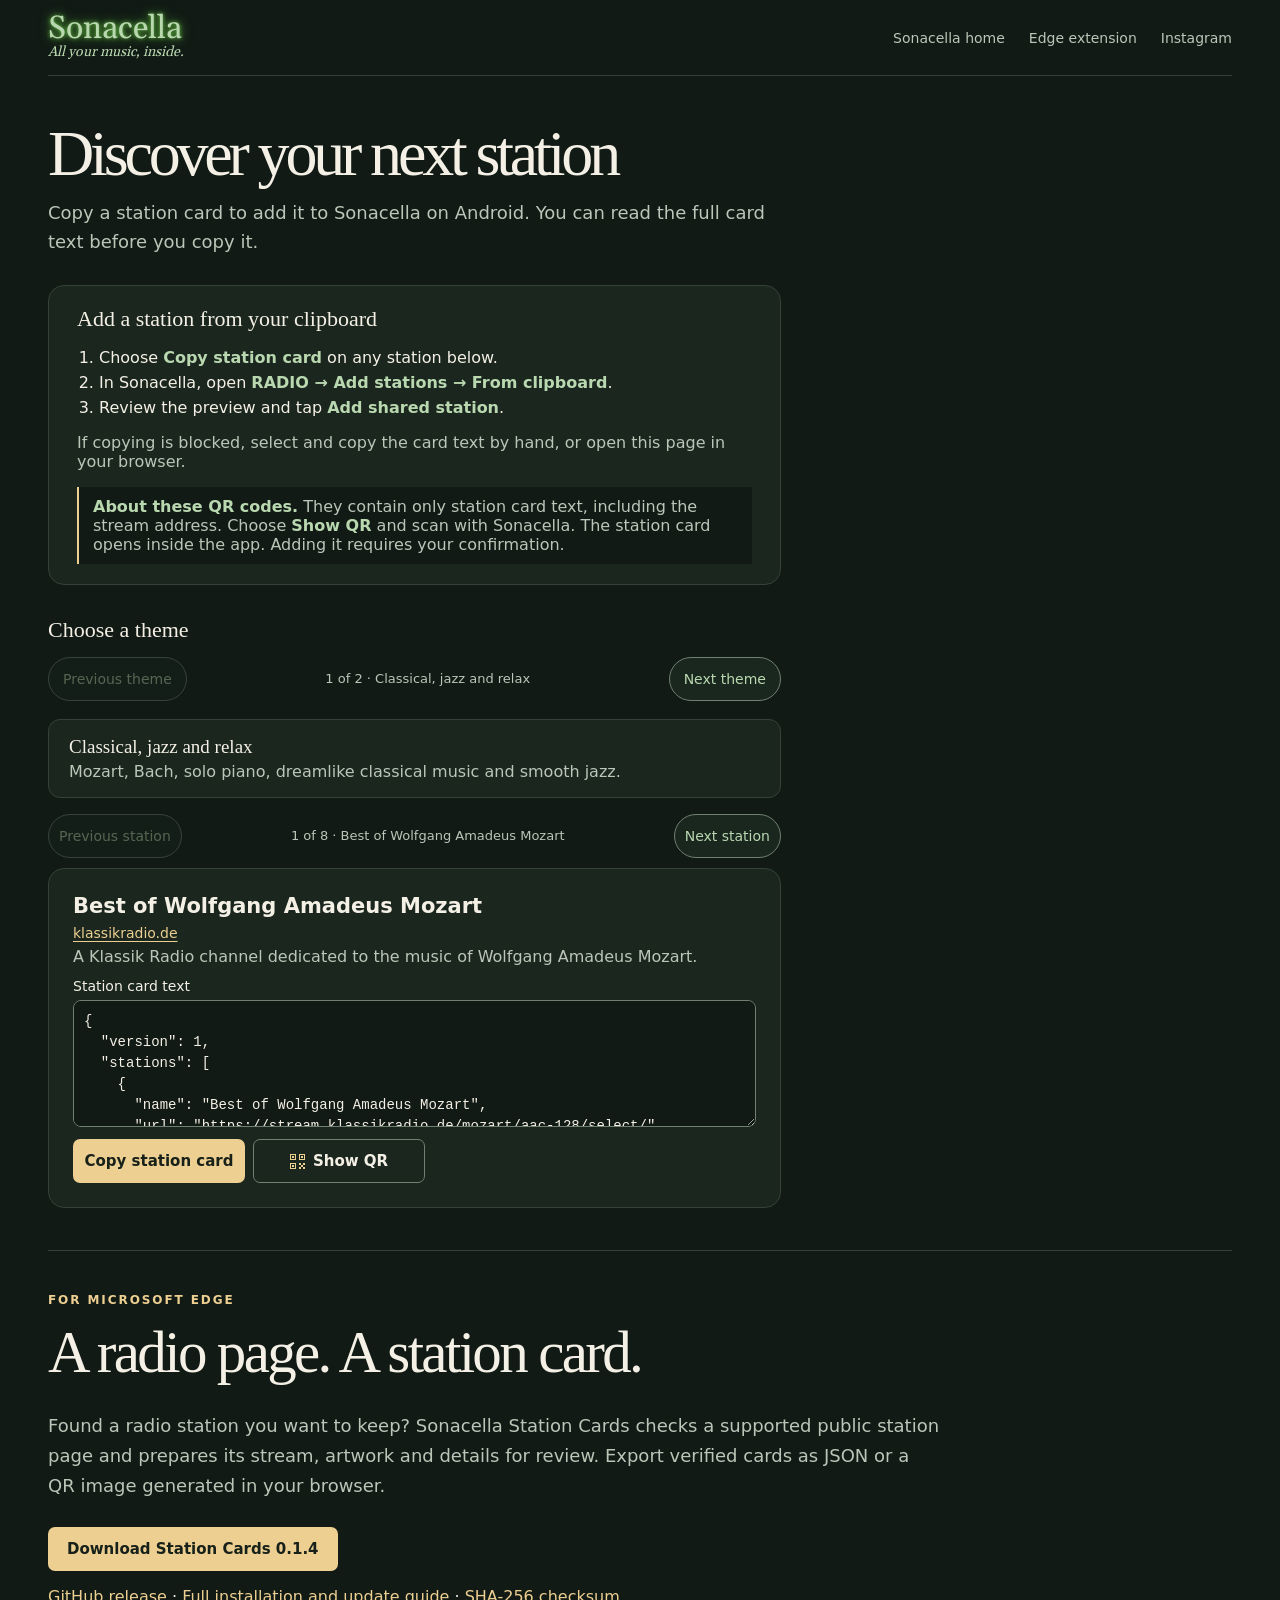
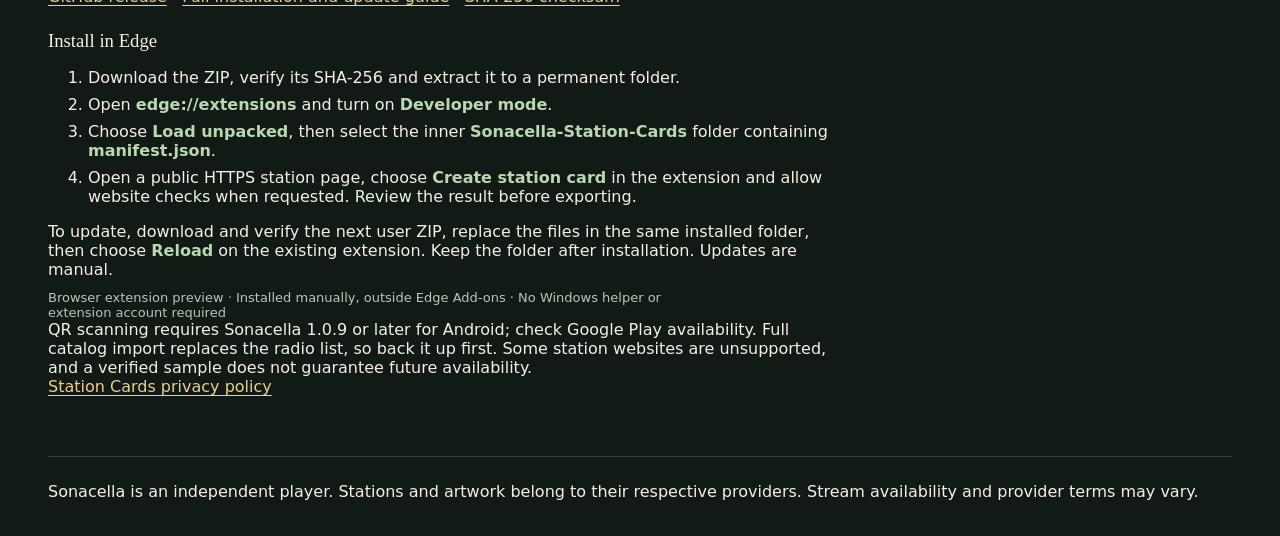
==== commit ec93ff4f: "Polish station discovery and clarify QR behavior" ====
--- a/discover/index.html
+++ b/discover/index.html
@@ -8,7 +8,7 @@
   <title>Discover your next station | Sonacella</title>
   <link rel="icon" href="../assets/icon.png" type="image/png">
   <link rel="stylesheet" href="../style.css">
-  <link rel="stylesheet" href="discover.css">
+  <link rel="stylesheet" href="discover.css?v=qr-note">
   <script src="../carousel.js?v=station-themes" defer></script>
   <script src="discover.js" defer></script>
 </head>
@@ -38,7 +38,7 @@
         <li>Review the preview and tap <strong>Add shared station</strong>.</li>
       </ol>
       <p>If copying is blocked, select and copy the card text by hand, or open this page in your browser.</p>
-      <p>For QR import, tap <strong>Show QR</strong>. Scan in Sonacella to preview the card before adding it.</p>
+      <p class="discover-qr-note"><strong>About these QR codes.</strong> They contain only station card text, including the stream address. Choose <strong>Show QR</strong> and scan with Sonacella. The station card opens inside the app. Adding it requires your confirmation.</p>
     </section>
     <section class="station-themes" id="themes" aria-labelledby="themes-title" data-carousel>
       <h2 id="themes-title">Choose a theme</h2>
@@ -526,7 +526,7 @@
       </header>
       <p class="lede">Found a radio station you want to keep? Sonacella Station Cards checks a supported public station page and prepares its stream, artwork and details for review. Export verified cards as JSON or a QR image generated in your browser.</p>
       <p><a class="play-button" href="https://github.com/miphorez/sonacella/releases/download/station-cards-v0.1.4/Sonacella-Station-Cards-0.1.4-user.zip">Download Station Cards 0.1.4</a></p>
-      <p><a href="https://github.com/miphorez/sonacella/releases/tag/station-cards-v0.1.4">GitHub release</a> · <a href="https://github.com/miphorez/sonacella/releases/download/station-cards-v0.1.4/INSTALL.md">Full installation and update guide</a> · <a href="https://github.com/miphorez/sonacella/releases/download/station-cards-v0.1.4/Sonacella-Station-Cards-0.1.4-user.zip.sha256">SHA-256 checksum</a></p>
+      <p class="extension-links"><a href="https://github.com/miphorez/sonacella/releases/tag/station-cards-v0.1.4">GitHub release</a> · <a href="https://github.com/miphorez/sonacella/releases/download/station-cards-v0.1.4/INSTALL.md">Full installation and update guide</a> · <a href="https://github.com/miphorez/sonacella/releases/download/station-cards-v0.1.4/Sonacella-Station-Cards-0.1.4-user.zip.sha256">SHA-256 checksum</a></p>
       <h3>Install in Edge</h3>
       <ol>
         <li>Download the ZIP, verify its SHA-256 and extract it to a permanent folder.</li>
--- a/discover/discover.css
+++ b/discover/discover.css
@@ -19,13 +19,19 @@
 .discover-guide li + li { margin-top: 6px; }
 .discover-guide p { margin-block: 12px 0; color: var(--muted); }
 .discover strong { color: var(--pistachio); }
-.discover a { color: var(--gold); text-underline-offset: 3px; }
+.discover a:not(.play-button) { color: var(--gold); text-underline-offset: 3px; }
+.discover-guide .discover-qr-note {
+  margin-top: 16px;
+  padding: 10px 14px;
+  border-inline-start: 2px solid var(--gold);
+  background: var(--page);
+}
 .station-themes, .station-shelf {
   max-width: 72ch;
   scroll-margin-top: 18px;
 }
 .station-themes { margin-top: 32px; }
-.station-themes h2 { font-size: 22px; }
+.station-themes h2 { margin: 0 0 14px; font-size: 22px; }
 .station-theme {
   padding: 16px 20px;
   border: 1px solid var(--line);
@@ -39,6 +45,8 @@
 .station-shelf .carousel-controls button { padding-inline: 10px; }
 #extension { margin-top: 42px; padding-bottom: 0; }
 #extension > :is(p, ol) { max-width: 78ch; }
+#extension .extension-links { margin-top: 16px; }
+#extension h3 { margin: 24px 0 10px; }
 #extension li + li { margin-top: 8px; }
 .discovery-card {
   min-width: 0;
@@ -65,27 +73,42 @@
   resize: vertical;
 }
 .discovery-card textarea:focus-visible { outline: 2px solid var(--gold); outline-offset: 2px; }
-.station-card-actions { display: flex; flex-wrap: wrap; gap: 8px; margin-top: 12px; }
-.station-card-actions button { min-height: 44px; cursor: pointer; }
-.station-card-actions .play-button { margin: 0; border: 0; }
-.station-card-actions [hidden] { display: none; }
-.station-qr-button {
+.station-card-actions {
+  display: grid;
+  grid-template-columns: repeat(2, minmax(0, 1fr));
+  gap: 8px;
+  width: min(100%, 352px);
+  margin-top: 12px;
+}
+.station-card-actions button {
   display: inline-flex;
   align-items: center;
-  gap: 7px;
-  padding: 8px 12px;
-  border: 1px solid #718073;
-  border-radius: 24px;
+  justify-content: center;
+  gap: 8px;
+  min-height: 44px;
+  margin: 0;
+  padding: 8px 10px;
+  border: 1px solid transparent;
+  border-radius: 7px;
+  font: inherit;
+  font-size: 15px;
+  font-weight: 700;
+  text-align: center;
+  cursor: pointer;
+}
+.station-card-actions [hidden] { display: none; }
+.station-card-actions .station-qr-button {
+  border-color: #718073;
   background: var(--surface);
   color: var(--text);
-  font: inherit;
-  font-size: 14px;
 }
-.station-qr-button:hover, .station-qr-button[aria-expanded="true"] {
+.station-card-actions .station-qr-button:hover,
+.station-card-actions .station-qr-button[aria-expanded="true"] {
   border-color: var(--gold);
   color: var(--gold);
 }
 .qr-icon {
+  flex: none;
   width: 15px;
   height: 15px;
   background: url("qr-icon.png") center / contain no-repeat;
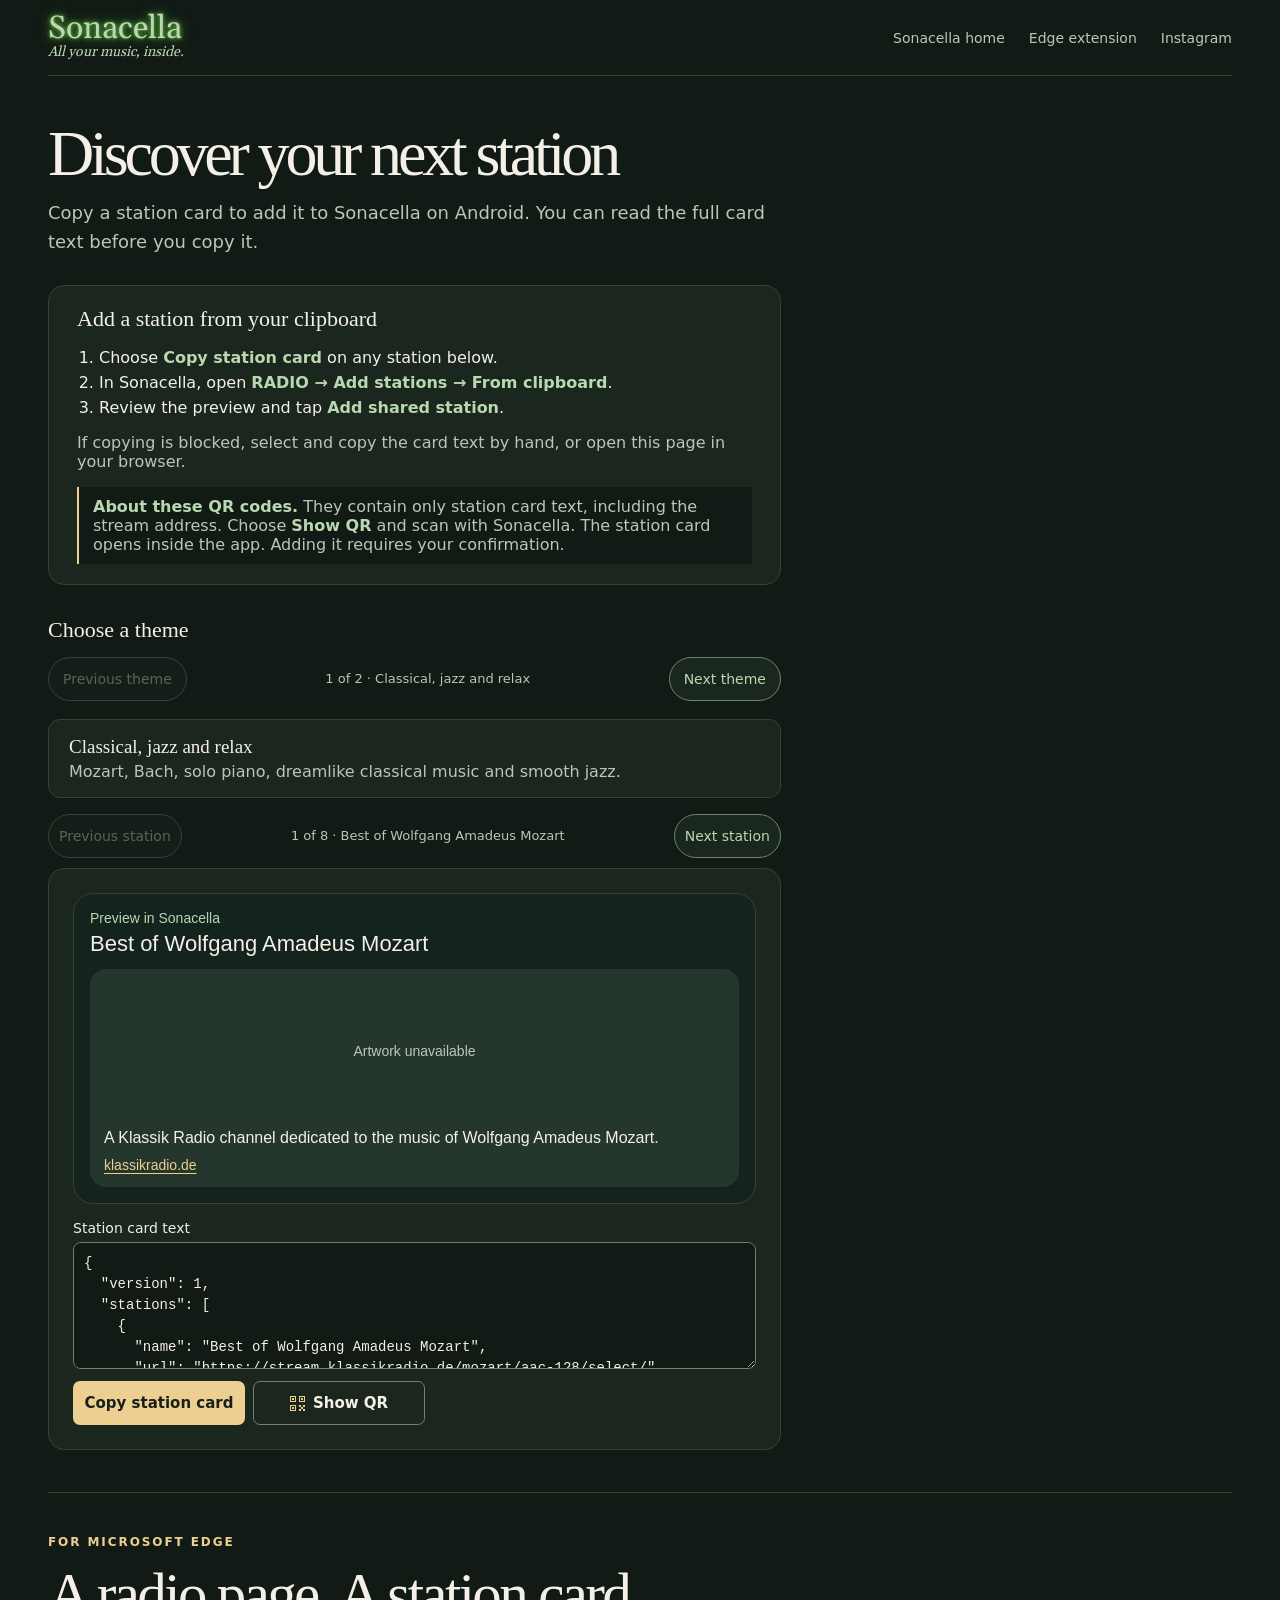
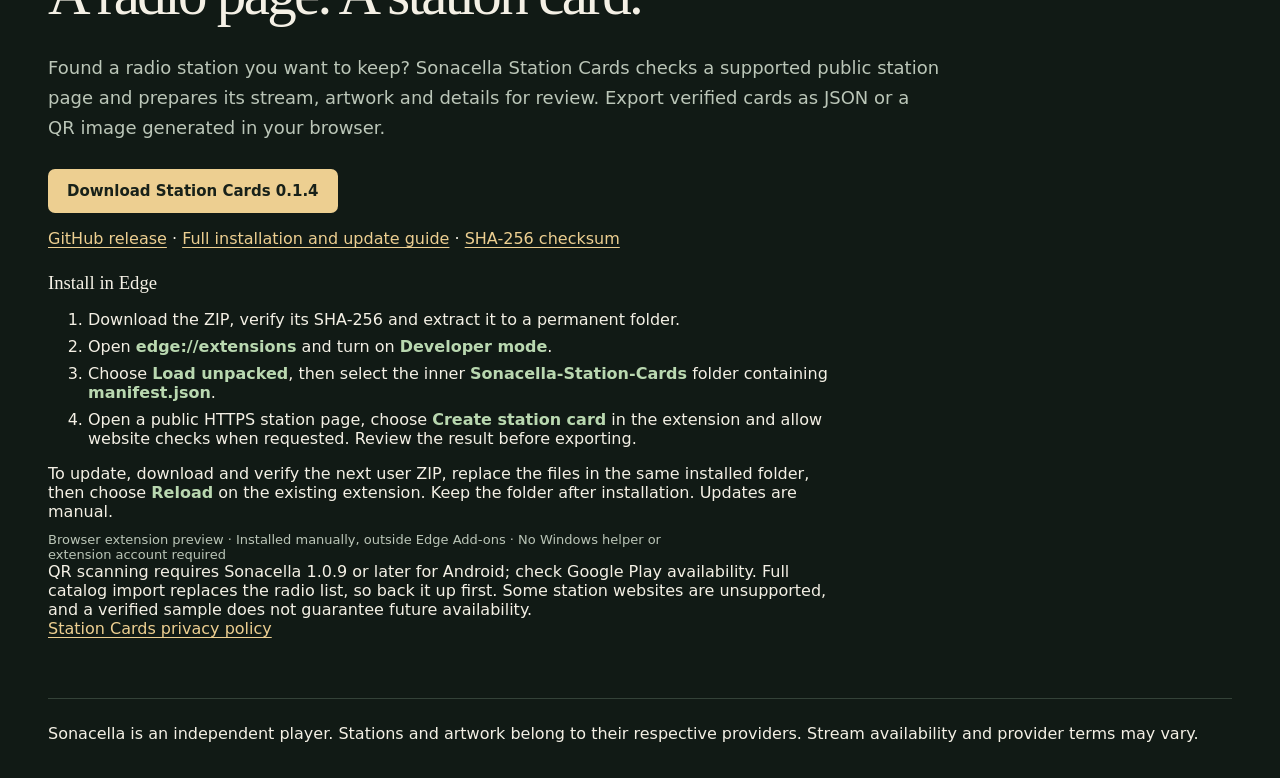
==== commit 9631494b: "Preview station cards with artwork from their JSON" ====
--- a/discover/index.html
+++ b/discover/index.html
@@ -8,9 +8,9 @@
   <title>Discover your next station | Sonacella</title>
   <link rel="icon" href="../assets/icon.png" type="image/png">
   <link rel="stylesheet" href="../style.css">
-  <link rel="stylesheet" href="discover.css?v=qr-note">
+  <link rel="stylesheet" href="discover.css?v=card-preview">
   <script src="../carousel.js?v=station-themes" defer></script>
-  <script src="discover.js" defer></script>
+  <script src="discover.js?v=card-preview" defer></script>
 </head>
 <body>
   <header class="site-header wrap">
@@ -64,9 +64,14 @@
             <button type="button" data-carousel-step="1">Next station</button>
           </div>
             <article class="discovery-card" id="mozart" aria-labelledby="mozart-title" data-carousel-slide>
-              <h4 id="mozart-title" data-carousel-title>Best of Wolfgang Amadeus Mozart</h4>
-              <p class="station-provider"><a href="https://www.klassikradio.de/klassik-radio-plus/klassische-musik-streamen/wolfgang-amadeus-mozart/">klassikradio.de</a></p>
-              <p class="station-description">A Klassik Radio channel dedicated to the music of Wolfgang Amadeus Mozart.</p>
+              <div class="station-preview">
+                <p class="station-preview-label">Preview in Sonacella</p>
+                <h4 id="mozart-title" data-carousel-title>Best of Wolfgang Amadeus Mozart</h4>
+                <div class="station-preview-body">
+                  <p class="station-description">A Klassik Radio channel dedicated to the music of Wolfgang Amadeus Mozart.</p>
+                  <p class="station-provider"><a href="https://www.klassikradio.de/klassik-radio-plus/klassische-musik-streamen/wolfgang-amadeus-mozart/">klassikradio.de</a></p>
+                </div>
+              </div>
               <label for="mozart-text">Station card text</label>
               <textarea id="mozart-text" rows="5" readonly spellcheck="false" wrap="soft">
 {
@@ -94,9 +99,14 @@
               <noscript><p><a href="../assets/discover/classic/mozart.png" download>Save QR image</a>. Open it in Sonacella to preview this station.</p></noscript>
             </article>
             <article class="discovery-card" id="baroque" aria-labelledby="baroque-title" data-carousel-slide>
-              <h4 id="baroque-title" data-carousel-title>Best of Barock</h4>
-              <p class="station-provider"><a href="https://www.klassikradio.de/klassik-radio-plus/klassische-musik-streamen/barock-musik/">klassikradio.de</a></p>
-              <p class="station-description"></p>
+              <div class="station-preview">
+                <p class="station-preview-label">Preview in Sonacella</p>
+                <h4 id="baroque-title" data-carousel-title>Best of Barock</h4>
+                <div class="station-preview-body">
+                  <p class="station-description"></p>
+                  <p class="station-provider"><a href="https://www.klassikradio.de/klassik-radio-plus/klassische-musik-streamen/barock-musik/">klassikradio.de</a></p>
+                </div>
+              </div>
               <label for="baroque-text">Station card text</label>
               <textarea id="baroque-text" rows="5" readonly spellcheck="false" wrap="soft">
 {
@@ -123,9 +133,14 @@
               <noscript><p><a href="../assets/discover/classic/baroque.png" download>Save QR image</a>. Open it in Sonacella to preview this station.</p></noscript>
             </article>
             <article class="discovery-card" id="bach" aria-labelledby="bach-title" data-carousel-slide>
-              <h4 id="bach-title" data-carousel-title>Best of Johann Sebastian Bach</h4>
-              <p class="station-provider"><a href="https://www.klassikradio.de/klassik-radio-plus/klassische-musik-streamen/johann-sebastian-bach/">klassikradio.de</a></p>
-              <p class="station-description"></p>
+              <div class="station-preview">
+                <p class="station-preview-label">Preview in Sonacella</p>
+                <h4 id="bach-title" data-carousel-title>Best of Johann Sebastian Bach</h4>
+                <div class="station-preview-body">
+                  <p class="station-description"></p>
+                  <p class="station-provider"><a href="https://www.klassikradio.de/klassik-radio-plus/klassische-musik-streamen/johann-sebastian-bach/">klassikradio.de</a></p>
+                </div>
+              </div>
               <label for="bach-text">Station card text</label>
               <textarea id="bach-text" rows="5" readonly spellcheck="false" wrap="soft">
 {
@@ -152,9 +167,14 @@
               <noscript><p><a href="../assets/discover/classic/bach.png" download>Save QR image</a>. Open it in Sonacella to preview this station.</p></noscript>
             </article>
             <article class="discovery-card" id="piano" aria-labelledby="piano-title" data-carousel-slide>
-              <h4 id="piano-title" data-carousel-title>Klavier Solo</h4>
-              <p class="station-provider"><a href="https://www.klassikradio.de/klassik-radio-plus/klassische-musik-streamen/piano-musik/">klassikradio.de</a></p>
-              <p class="station-description"></p>
+              <div class="station-preview">
+                <p class="station-preview-label">Preview in Sonacella</p>
+                <h4 id="piano-title" data-carousel-title>Klavier Solo</h4>
+                <div class="station-preview-body">
+                  <p class="station-description"></p>
+                  <p class="station-provider"><a href="https://www.klassikradio.de/klassik-radio-plus/klassische-musik-streamen/piano-musik/">klassikradio.de</a></p>
+                </div>
+              </div>
               <label for="piano-text">Station card text</label>
               <textarea id="piano-text" rows="5" readonly spellcheck="false" wrap="soft">
 {
@@ -181,9 +201,14 @@
               <noscript><p><a href="../assets/discover/classic/piano.png" download>Save QR image</a>. Open it in Sonacella to preview this station.</p></noscript>
             </article>
             <article class="discovery-card" id="new-classics" aria-labelledby="new-classics-title" data-carousel-slide>
-              <h4 id="new-classics-title" data-carousel-title>New Classics</h4>
-              <p class="station-provider"><a href="https://www.klassikradio.de/klassik-radio-plus/klassische-musik-streamen/neoklassik/">klassikradio.de</a></p>
-              <p class="station-description"></p>
+              <div class="station-preview">
+                <p class="station-preview-label">Preview in Sonacella</p>
+                <h4 id="new-classics-title" data-carousel-title>New Classics</h4>
+                <div class="station-preview-body">
+                  <p class="station-description"></p>
+                  <p class="station-provider"><a href="https://www.klassikradio.de/klassik-radio-plus/klassische-musik-streamen/neoklassik/">klassikradio.de</a></p>
+                </div>
+              </div>
               <label for="new-classics-text">Station card text</label>
               <textarea id="new-classics-text" rows="5" readonly spellcheck="false" wrap="soft">
 {
@@ -210,9 +235,14 @@
               <noscript><p><a href="../assets/discover/classic/new-classics.png" download>Save QR image</a>. Open it in Sonacella to preview this station.</p></noscript>
             </article>
             <article class="discovery-card" id="dreams" aria-labelledby="dreams-title" data-carousel-slide>
-              <h4 id="dreams-title" data-carousel-title>Klassik Dreams</h4>
-              <p class="station-provider"><a href="https://www.klassikradio.de/klassik-radio-plus/klassische-musik-streamen/klassik-dreams/">klassikradio.de</a></p>
-              <p class="station-description"></p>
+              <div class="station-preview">
+                <p class="station-preview-label">Preview in Sonacella</p>
+                <h4 id="dreams-title" data-carousel-title>Klassik Dreams</h4>
+                <div class="station-preview-body">
+                  <p class="station-description"></p>
+                  <p class="station-provider"><a href="https://www.klassikradio.de/klassik-radio-plus/klassische-musik-streamen/klassik-dreams/">klassikradio.de</a></p>
+                </div>
+              </div>
               <label for="dreams-text">Station card text</label>
               <textarea id="dreams-text" rows="5" readonly spellcheck="false" wrap="soft">
 {
@@ -239,9 +269,14 @@
               <noscript><p><a href="../assets/discover/classic/dreams.png" download>Save QR image</a>. Open it in Sonacella to preview this station.</p></noscript>
             </article>
             <article class="discovery-card" id="smooth-jazz" aria-labelledby="smooth-jazz-title" data-carousel-slide>
-              <h4 id="smooth-jazz-title" data-carousel-title>Smooth Jazz</h4>
-              <p class="station-provider"><a href="https://www.klassikradio.de/klassik-radio-plus/jazz-musik-hoeren/smooth-jazz/">klassikradio.de</a></p>
-              <p class="station-description"></p>
+              <div class="station-preview">
+                <p class="station-preview-label">Preview in Sonacella</p>
+                <h4 id="smooth-jazz-title" data-carousel-title>Smooth Jazz</h4>
+                <div class="station-preview-body">
+                  <p class="station-description"></p>
+                  <p class="station-provider"><a href="https://www.klassikradio.de/klassik-radio-plus/jazz-musik-hoeren/smooth-jazz/">klassikradio.de</a></p>
+                </div>
+              </div>
               <label for="smooth-jazz-text">Station card text</label>
               <textarea id="smooth-jazz-text" rows="5" readonly spellcheck="false" wrap="soft">
 {
@@ -268,9 +303,14 @@
               <noscript><p><a href="../assets/discover/classic/smooth-jazz.png" download>Save QR image</a>. Open it in Sonacella to preview this station.</p></noscript>
             </article>
             <article class="discovery-card" id="classic-radio-non-stop" aria-labelledby="classic-radio-non-stop-title" data-carousel-slide>
-              <h4 id="classic-radio-non-stop-title" data-carousel-title>CLASSIC RADIO NON STOP</h4>
-              <p class="station-provider"><a href="https://classicradiononstop.fr/stream-classical-music-at-anytime-and-anywhere-classic-radio-non-stop.html">classicradiononstop.fr</a></p>
-              <p class="station-description">Ancient, baroque, classical, romantic and contemporary music.</p>
+              <div class="station-preview">
+                <p class="station-preview-label">Preview in Sonacella</p>
+                <h4 id="classic-radio-non-stop-title" data-carousel-title>CLASSIC RADIO NON STOP</h4>
+                <div class="station-preview-body">
+                  <p class="station-description">Ancient, baroque, classical, romantic and contemporary music.</p>
+                  <p class="station-provider"><a href="https://classicradiononstop.fr/stream-classical-music-at-anytime-and-anywhere-classic-radio-non-stop.html">classicradiononstop.fr</a></p>
+                </div>
+              </div>
               <label for="classic-radio-non-stop-text">Station card text</label>
               <textarea id="classic-radio-non-stop-text" rows="5" readonly spellcheck="false" wrap="soft">
 {
@@ -305,9 +345,14 @@
             <button type="button" data-carousel-step="1">Next station</button>
           </div>
             <article class="discovery-card" id="1000-christmas" aria-labelledby="1000-christmas-title" data-carousel-slide>
-              <h4 id="1000-christmas-title" data-carousel-title>1000 Christmas</h4>
-              <p class="station-provider"><a href="https://www.1000christmas.com/">1000christmas.com</a></p>
-              <p class="station-description">An online radio station playing Christmas music around the clock, all year long.</p>
+              <div class="station-preview">
+                <p class="station-preview-label">Preview in Sonacella</p>
+                <h4 id="1000-christmas-title" data-carousel-title>1000 Christmas</h4>
+                <div class="station-preview-body">
+                  <p class="station-description">An online radio station playing Christmas music around the clock, all year long.</p>
+                  <p class="station-provider"><a href="https://www.1000christmas.com/">1000christmas.com</a></p>
+                </div>
+              </div>
               <label for="1000-christmas-text">Station card text</label>
               <textarea id="1000-christmas-text" rows="5" readonly spellcheck="false" wrap="soft">
 {
@@ -335,9 +380,14 @@
               <noscript><p><a href="../assets/discover/christmas/1000-christmas.png" download>Save QR image</a>. Open it in Sonacella to preview this station.</p></noscript>
             </article>
             <article class="discovery-card" id="christmas-country" aria-labelledby="christmas-country-title" data-carousel-slide>
-              <h4 id="christmas-country-title" data-carousel-title>Christmas Country</h4>
-              <p class="station-provider"><a href="https://gotradio.com/radiochannel/country-christmas/">gotradio.com</a></p>
-              <p class="station-description">Christmas classics and holiday favorites performed by country artists.</p>
+              <div class="station-preview">
+                <p class="station-preview-label">Preview in Sonacella</p>
+                <h4 id="christmas-country-title" data-carousel-title>Christmas Country</h4>
+                <div class="station-preview-body">
+                  <p class="station-description">Christmas classics and holiday favorites performed by country artists.</p>
+                  <p class="station-provider"><a href="https://gotradio.com/radiochannel/country-christmas/">gotradio.com</a></p>
+                </div>
+              </div>
               <label for="christmas-country-text">Station card text</label>
               <textarea id="christmas-country-text" rows="5" readonly spellcheck="false" wrap="soft">
 {
@@ -365,9 +415,14 @@
               <noscript><p><a href="../assets/discover/christmas/christmas-country.png" download>Save QR image</a>. Open it in Sonacella to preview this station.</p></noscript>
             </article>
             <article class="discovery-card" id="christmas-celebration" aria-labelledby="christmas-celebration-title" data-carousel-slide>
-              <h4 id="christmas-celebration-title" data-carousel-title>Christmas Celebration</h4>
-              <p class="station-provider"><a href="https://gotradio.com/radiochannel/christmas-celebration/">gotradio.com</a></p>
-              <p class="station-description">A seasonal mix of favorite Christmas songs.</p>
+              <div class="station-preview">
+                <p class="station-preview-label">Preview in Sonacella</p>
+                <h4 id="christmas-celebration-title" data-carousel-title>Christmas Celebration</h4>
+                <div class="station-preview-body">
+                  <p class="station-description">A seasonal mix of favorite Christmas songs.</p>
+                  <p class="station-provider"><a href="https://gotradio.com/radiochannel/christmas-celebration/">gotradio.com</a></p>
+                </div>
+              </div>
               <label for="christmas-celebration-text">Station card text</label>
               <textarea id="christmas-celebration-text" rows="5" readonly spellcheck="false" wrap="soft">
 {
@@ -395,9 +450,14 @@
               <noscript><p><a href="../assets/discover/christmas/christmas-celebration.png" download>Save QR image</a>. Open it in Sonacella to preview this station.</p></noscript>
             </article>
             <article class="discovery-card" id="christmas-instrumentals" aria-labelledby="christmas-instrumentals-title" data-carousel-slide>
-              <h4 id="christmas-instrumentals-title" data-carousel-title>Christmas Instrumentals</h4>
-              <p class="station-provider"><a href="https://gotradio.com/radiochannel/christmas-instrumentals/">gotradio.com</a></p>
-              <p class="station-description">Instrumental Christmas music for background listening.</p>
+              <div class="station-preview">
+                <p class="station-preview-label">Preview in Sonacella</p>
+                <h4 id="christmas-instrumentals-title" data-carousel-title>Christmas Instrumentals</h4>
+                <div class="station-preview-body">
+                  <p class="station-description">Instrumental Christmas music for background listening.</p>
+                  <p class="station-provider"><a href="https://gotradio.com/radiochannel/christmas-instrumentals/">gotradio.com</a></p>
+                </div>
+              </div>
               <label for="christmas-instrumentals-text">Station card text</label>
               <textarea id="christmas-instrumentals-text" rows="5" readonly spellcheck="false" wrap="soft">
 {
@@ -425,9 +485,14 @@
               <noscript><p><a href="../assets/discover/christmas/christmas-instrumentals.png" download>Save QR image</a>. Open it in Sonacella to preview this station.</p></noscript>
             </article>
             <article class="discovery-card" id="that-christmas-channel" aria-labelledby="that-christmas-channel-title" data-carousel-slide>
-              <h4 id="that-christmas-channel-title" data-carousel-title>That Christmas Channel</h4>
-              <p class="station-provider"><a href="https://thatchristmaschannel.com/">thatchristmaschannel.com</a></p>
-              <p class="station-description">Year-round Christmas radio with traditional carols, contemporary hits, country holiday songs, and winter favorites.</p>
+              <div class="station-preview">
+                <p class="station-preview-label">Preview in Sonacella</p>
+                <h4 id="that-christmas-channel-title" data-carousel-title>That Christmas Channel</h4>
+                <div class="station-preview-body">
+                  <p class="station-description">Year-round Christmas radio with traditional carols, contemporary hits, country holiday songs, and winter favorites.</p>
+                  <p class="station-provider"><a href="https://thatchristmaschannel.com/">thatchristmaschannel.com</a></p>
+                </div>
+              </div>
               <label for="that-christmas-channel-text">Station card text</label>
               <textarea id="that-christmas-channel-text" rows="5" readonly spellcheck="false" wrap="soft">
 {
@@ -455,10 +520,15 @@
               <noscript><p><a href="../assets/discover/christmas/that-christmas-channel.png" download>Save QR image</a>. Open it in Sonacella to preview this station.</p></noscript>
             </article>
             <article class="discovery-card" id="christmas-lounge" aria-labelledby="christmas-lounge-title" data-carousel-slide>
-              <h4 id="christmas-lounge-title" data-carousel-title>Christmas Lounge</h4>
-              <p class="station-provider"><a href="https://stupidpotato.com/christmas-lounge/">stupidpotato.com</a></p>
-              <p class="station-description">Quiet Christmas jazz, crooners, orchestras, and strings, streaming around the clock from Stupid Potato.</p>
-              <p class="station-provider-note">Stupid Potato allows personal, non-commercial listening. Copying or republishing its original work requires permission. <a href="https://stupidpotato.com/terms/">Provider terms</a></p>
+              <div class="station-preview">
+                <p class="station-preview-label">Preview in Sonacella</p>
+                <h4 id="christmas-lounge-title" data-carousel-title>Christmas Lounge</h4>
+                <div class="station-preview-body">
+                  <p class="station-description">Quiet Christmas jazz, crooners, orchestras, and strings, streaming around the clock from Stupid Potato.</p>
+                  <p class="station-provider"><a href="https://stupidpotato.com/christmas-lounge/">stupidpotato.com</a></p>
+                  <p class="station-provider-note">Stupid Potato allows personal, non-commercial listening. Copying or republishing its original work requires permission. <a href="https://stupidpotato.com/terms/">Provider terms</a></p>
+                </div>
+              </div>
               <label for="christmas-lounge-text">Station card text</label>
               <textarea id="christmas-lounge-text" rows="5" readonly spellcheck="false" wrap="soft">
 {
@@ -488,9 +558,14 @@
               <noscript><p><a href="../assets/discover/christmas/christmas-lounge.png" download>Save QR image</a>. Open it in Sonacella to preview this station.</p></noscript>
             </article>
             <article class="discovery-card" id="santa-105" aria-labelledby="santa-105-title" data-carousel-slide>
-              <h4 id="santa-105-title" data-carousel-title>Santa 105</h4>
-              <p class="station-provider"><a href="https://sunny105radio.com/santa-105/">sunny105radio.com</a></p>
-              <p class="station-description">An online radio station playing Christmas songs and holiday favorites year-round.</p>
+              <div class="station-preview">
+                <p class="station-preview-label">Preview in Sonacella</p>
+                <h4 id="santa-105-title" data-carousel-title>Santa 105</h4>
+                <div class="station-preview-body">
+                  <p class="station-description">An online radio station playing Christmas songs and holiday favorites year-round.</p>
+                  <p class="station-provider"><a href="https://sunny105radio.com/santa-105/">sunny105radio.com</a></p>
+                </div>
+              </div>
               <label for="santa-105-text">Station card text</label>
               <textarea id="santa-105-text" rows="5" readonly spellcheck="false" wrap="soft">
 {
--- a/discover/discover.css
+++ b/discover/discover.css
@@ -54,10 +54,46 @@
   scroll-margin-top: 18px;
 }
 .discovery-card:target { border-color: var(--gold); }
-.discovery-card h4 { margin: 0; font-size: 21px; line-height: 1.25; }
-.station-provider { margin: 6px 0; font-size: 14px; overflow-wrap: anywhere; }
-.station-description, .station-provider-note { margin-bottom: 12px; color: var(--muted); }
-.station-provider-note { font-size: .9rem; }
+.station-preview {
+  margin-bottom: 16px;
+  padding: 16px;
+  border: 1px solid var(--line);
+  border-radius: 20px;
+  background: #14231d;
+  font-family: Arial, sans-serif;
+}
+.station-preview-label { color: var(--pistachio); font-size: 14px; }
+.station-preview h4 { margin: 4px 0 12px; font-size: 22px; line-height: 1.25; font-weight: 500; }
+.station-preview-body {
+  display: flex;
+  flex-direction: column;
+  gap: 10px;
+  padding: 14px;
+  border-radius: 16px;
+  background: #25372d;
+  overflow-wrap: anywhere;
+}
+.station-artwork {
+  position: relative;
+  display: grid;
+  place-items: center;
+  width: 100%;
+  height: 136px;
+  color: var(--muted);
+  font-size: 14px;
+}
+.station-artwork img { position: absolute; inset: 0; width: 100%; height: 100%; object-fit: contain; }
+.station-artwork-loading { opacity: 0; }
+.station-preview-body p { margin: 0; }
+.station-description { color: var(--text); }
+.station-provider { font-size: 14px; }
+.station-provider-note {
+  padding-top: 10px;
+  border-top: 1px solid var(--line);
+  color: var(--muted);
+  font-size: 14px;
+}
+.station-provider-note strong { display: block; margin-bottom: 3px; }
 .discovery-card label { display: block; margin-bottom: 6px; font-size: .875rem; }
 .discovery-card textarea {
   display: block;
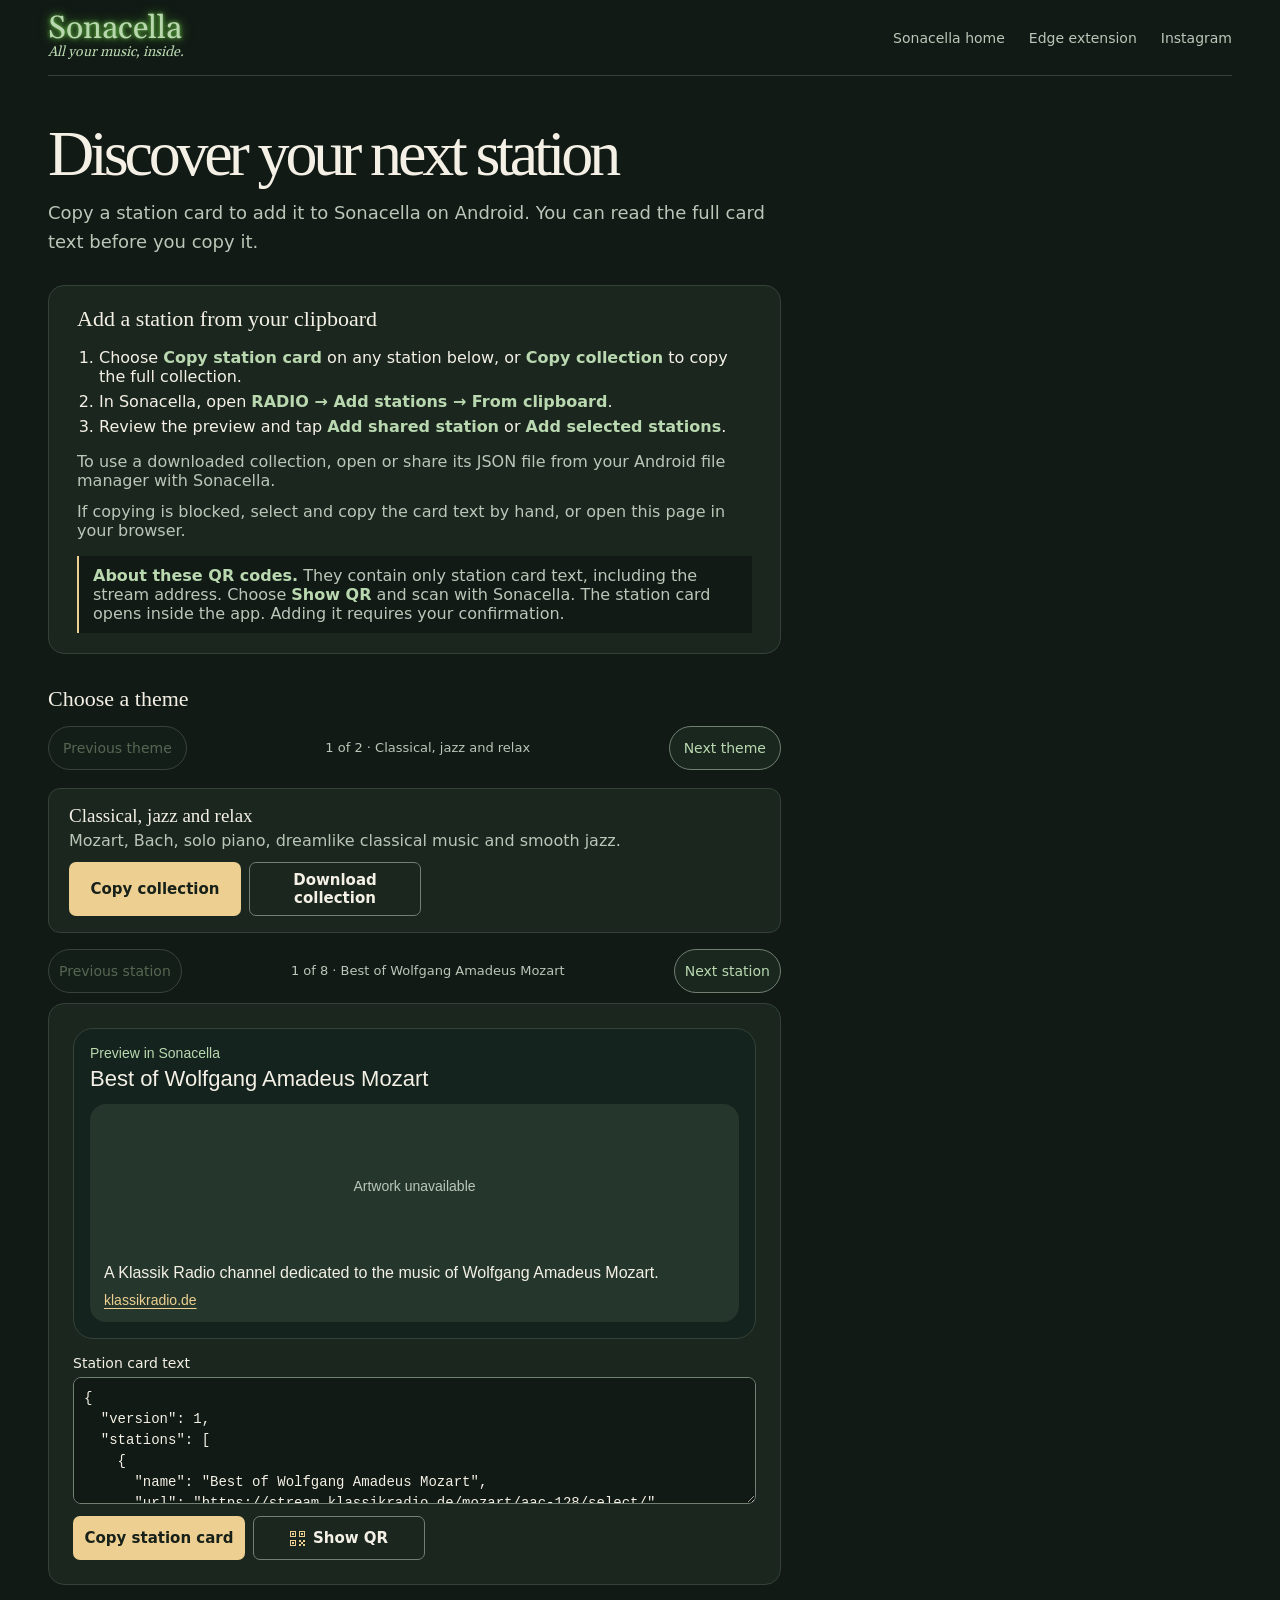
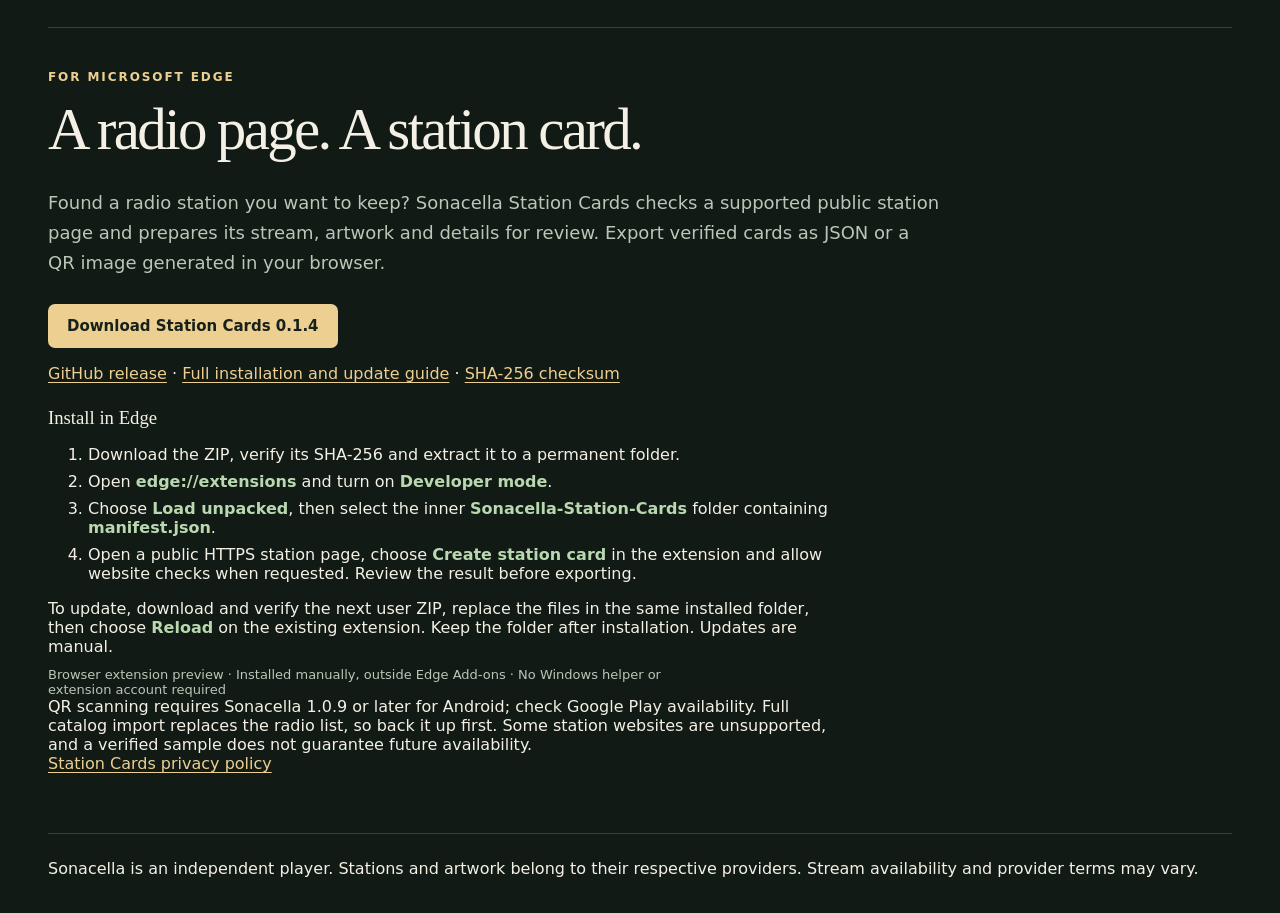
==== commit eee20b01: "Let visitors copy or download full station collections" ====
--- a/discover/index.html
+++ b/discover/index.html
@@ -8,9 +8,9 @@
   <title>Discover your next station | Sonacella</title>
   <link rel="icon" href="../assets/icon.png" type="image/png">
   <link rel="stylesheet" href="../style.css">
-  <link rel="stylesheet" href="discover.css?v=card-preview">
+  <link rel="stylesheet" href="discover.css?v=collection-export">
   <script src="../carousel.js?v=station-themes" defer></script>
-  <script src="discover.js?v=card-preview" defer></script>
+  <script src="discover.js?v=collection-export" defer></script>
 </head>
 <body>
   <header class="site-header wrap">
@@ -33,10 +33,11 @@
     <section class="discover-guide" aria-labelledby="import-title">
       <h2 id="import-title">Add a station from your clipboard</h2>
       <ol>
-        <li>Choose <strong>Copy station card</strong> on any station below.</li>
+        <li>Choose <strong>Copy station card</strong> on any station below, or <strong>Copy collection</strong> to copy the full collection.</li>
         <li>In Sonacella, open <strong>RADIO &rarr; Add stations &rarr; From clipboard</strong>.</li>
-        <li>Review the preview and tap <strong>Add shared station</strong>.</li>
+        <li>Review the preview and tap <strong>Add shared station</strong> or <strong>Add selected stations</strong>.</li>
       </ol>
+      <p>To use a downloaded collection, open or share its JSON file from your Android file manager with Sonacella.</p>
       <p>If copying is blocked, select and copy the card text by hand, or open this page in your browser.</p>
       <p class="discover-qr-note"><strong>About these QR codes.</strong> They contain only station card text, including the stream address. Choose <strong>Show QR</strong> and scan with Sonacella. The station card opens inside the app. Adding it requires your confirmation.</p>
     </section>
@@ -50,10 +51,22 @@
         <div class="station-theme" id="classic-theme" data-carousel-slide data-carousel-target="classic-stations">
           <h3 data-carousel-title>Classical, jazz and relax</h3>
           <p>Mozart, Bach, solo piano, dreamlike classical music and smooth jazz.</p>
+          <div class="station-card-actions">
+            <button class="play-button" type="button" data-copy-collection hidden>Copy collection</button>
+            <a class="station-download-button" href="collections/sonacella-classic-collection.json" download>Download collection</a>
+          </div>
+          <p class="station-copy-status" role="status"></p>
+          <textarea aria-label="Collection JSON" rows="5" readonly spellcheck="false" hidden></textarea>
         </div>
         <div class="station-theme" id="christmas-theme" data-carousel-slide data-carousel-target="christmas-stations">
           <h3 data-carousel-title>Christmas radio</h3>
           <p>Country Christmas songs, festive instrumentals and laid-back holiday radio.</p>
+          <div class="station-card-actions">
+            <button class="play-button" type="button" data-copy-collection hidden>Copy collection</button>
+            <a class="station-download-button" href="collections/sonacella-christmas-collection.json" download>Download collection</a>
+          </div>
+          <p class="station-copy-status" role="status"></p>
+          <textarea aria-label="Collection JSON" rows="5" readonly spellcheck="false" hidden></textarea>
         </div>
 <!-- THEMES -->
     </section>
--- a/style.css
+++ b/style.css
@@ -50,7 +50,49 @@
 
 .hero { display: grid; grid-template-columns: minmax(0, .85fr) minmax(0, 1.15fr); gap: 60px; align-items: center; padding-block: 64px 60px; }
 .hero-video { min-width: 0; }
-.station-collection-video { width: min(100%, 300px); justify-self: center; }
+.station-collection-video { width: min(100%, 404px); justify-self: center; }
+.promo-stage {
+  position: relative;
+  display: grid;
+  grid-template-columns: 44px minmax(0, 1fr) 44px;
+  align-items: center;
+  gap: 6px;
+}
+.promo-slides { grid-area: 1 / 2; min-width: 0; }
+.promo-slide:not(.is-current) { display: none; }
+.promo-step {
+  width: 44px;
+  height: 44px;
+  padding: 0;
+  border: 1px solid #718073;
+  border-radius: 50%;
+  background: #19271e;
+  color: var(--pistachio);
+  cursor: pointer;
+}
+.promo-step[hidden] { display: none; }
+.promo-step[data-step="-1"] { grid-area: 1 / 1; }
+.promo-step[data-step="1"] { grid-area: 1 / 3; }
+.promo-step[data-step="-1"] svg { transform: scaleX(-1); }
+.promo-step svg { display: block; margin-inline: auto; }
+.promo-step:hover { color: var(--gold); border-color: var(--gold); }
+.promo-gallery figcaption { display: grid; justify-items: center; gap: 6px; font-size: 14px; }
+.promo-credit { min-height: 3em; margin-top: 12px; color: var(--muted); font-size: 12px; line-height: 1.5; text-align: center; }
+.promo-credit[hidden] { display: block; visibility: hidden; }
+.promo-gallery video { width: 100%; height: 100%; object-fit: contain; }
+.station-collection-browse { margin-block: 22px; }
+.station-collection-browse .play-button { margin-top: 0; }
+.station-collection-themes, .station-collection-more {
+  display: flex;
+  flex-wrap: wrap;
+  gap: 12px 22px;
+}
+.station-collection-themes { margin-top: 16px; }
+.station-collection-themes a { color: var(--gold); text-underline-offset: 3px; }
+.station-collection-help { max-width: 52ch; color: var(--muted); line-height: 1.65; }
+.station-collection-help strong { color: var(--pistachio); }
+.station-collection-more { margin-top: 20px; }
+.station-collection-more a { color: var(--muted); font-size: 14px; text-underline-offset: 3px; }
 .video-frame { position: relative; aspect-ratio: 16 / 9; min-height: 200px; overflow: hidden; border: 1px solid #506047; border-radius: 12px; background: #081710; }
 .video-launch { display: block; position: relative; width: 100%; height: 100%; color: var(--gold); }
 .video-launch img { width: 100%; height: 100%; object-fit: contain; }
--- a/discover/discover.css
+++ b/discover/discover.css
@@ -19,7 +19,7 @@
 .discover-guide li + li { margin-top: 6px; }
 .discover-guide p { margin-block: 12px 0; color: var(--muted); }
 .discover strong { color: var(--pistachio); }
-.discover a:not(.play-button) { color: var(--gold); text-underline-offset: 3px; }
+.discover a:not(.play-button, .station-download-button) { color: var(--gold); text-underline-offset: 3px; }
 .discover-guide .discover-qr-note {
   margin-top: 16px;
   padding: 10px 14px;
@@ -95,7 +95,7 @@
 }
 .station-provider-note strong { display: block; margin-bottom: 3px; }
 .discovery-card label { display: block; margin-bottom: 6px; font-size: .875rem; }
-.discovery-card textarea {
+:is(.discovery-card, .station-theme) textarea {
   display: block;
   width: 100%;
   min-height: 120px;
@@ -108,7 +108,7 @@
   overflow-wrap: anywhere;
   resize: vertical;
 }
-.discovery-card textarea:focus-visible { outline: 2px solid var(--gold); outline-offset: 2px; }
+:is(.discovery-card, .station-theme) textarea:focus-visible { outline: 2px solid var(--gold); outline-offset: 2px; }
 .station-card-actions {
   display: grid;
   grid-template-columns: repeat(2, minmax(0, 1fr));
@@ -116,7 +116,9 @@
   width: min(100%, 352px);
   margin-top: 12px;
 }
-.station-card-actions button {
+.station-theme textarea { margin-top: 10px; }
+.station-theme textarea[hidden] { display: none; }
+.station-card-actions :is(button, .station-download-button) {
   display: inline-flex;
   align-items: center;
   justify-content: center;
@@ -130,15 +132,16 @@
   font-size: 15px;
   font-weight: 700;
   text-align: center;
+  text-decoration: none;
   cursor: pointer;
 }
 .station-card-actions [hidden] { display: none; }
-.station-card-actions .station-qr-button {
+.station-card-actions :is(.station-qr-button, .station-download-button) {
   border-color: #718073;
   background: var(--surface);
   color: var(--text);
 }
-.station-card-actions .station-qr-button:hover,
+.station-card-actions :is(.station-qr-button, .station-download-button):hover,
 .station-card-actions .station-qr-button[aria-expanded="true"] {
   border-color: var(--gold);
   color: var(--gold);
@@ -149,8 +152,8 @@
   height: 15px;
   background: url("qr-icon.png") center / contain no-repeat;
 }
-.station-copy-status { margin: 7px 0 0; color: var(--pistachio); font-size: .875rem; }
-.station-copy-status:empty { margin: 0; }
+.discover .station-copy-status { margin: 7px 0 0; color: var(--pistachio); font-size: .875rem; }
+.discover .station-copy-status:empty { margin: 0; }
 .station-qr { margin-top: 14px; }
 .station-qr p { margin: 0 0 10px; color: var(--muted); }
 .station-qr img { display: block; width: min(100%, 320px); height: auto; margin-bottom: 8px; image-rendering: pixelated; }
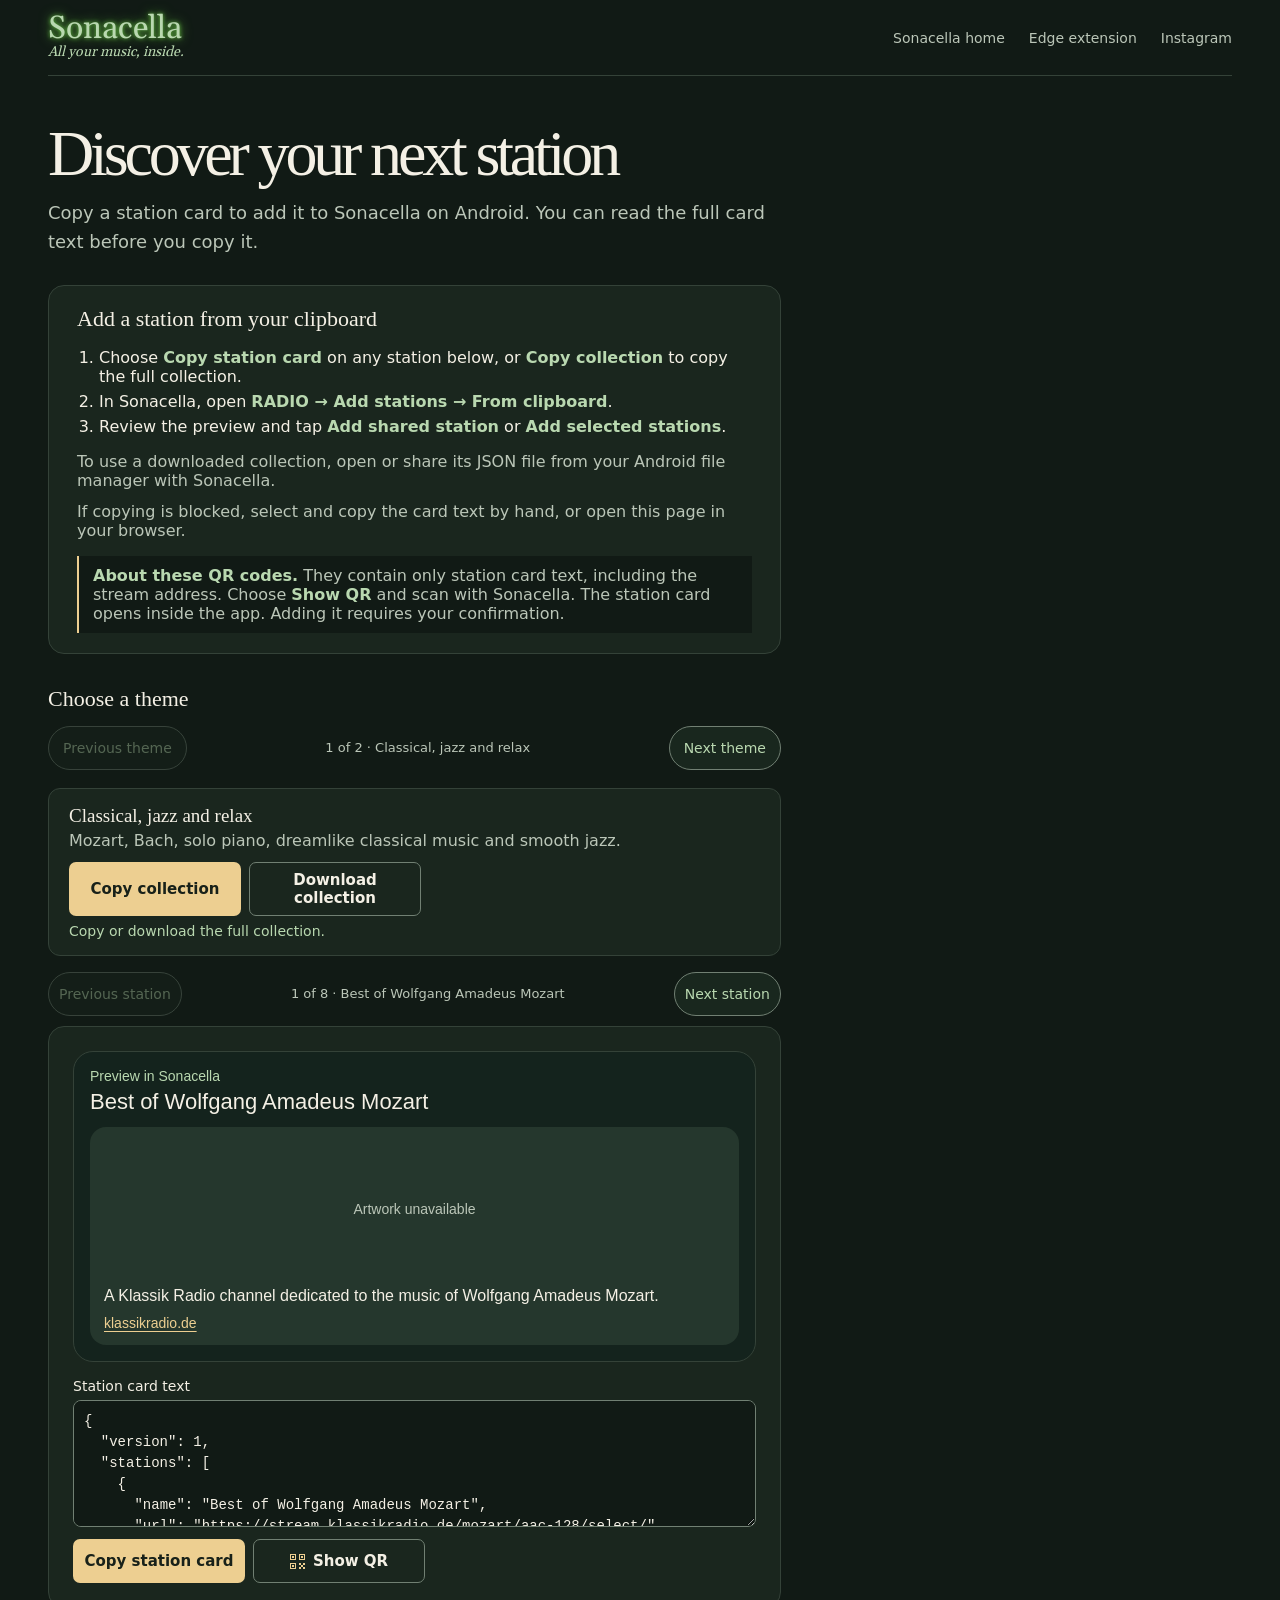
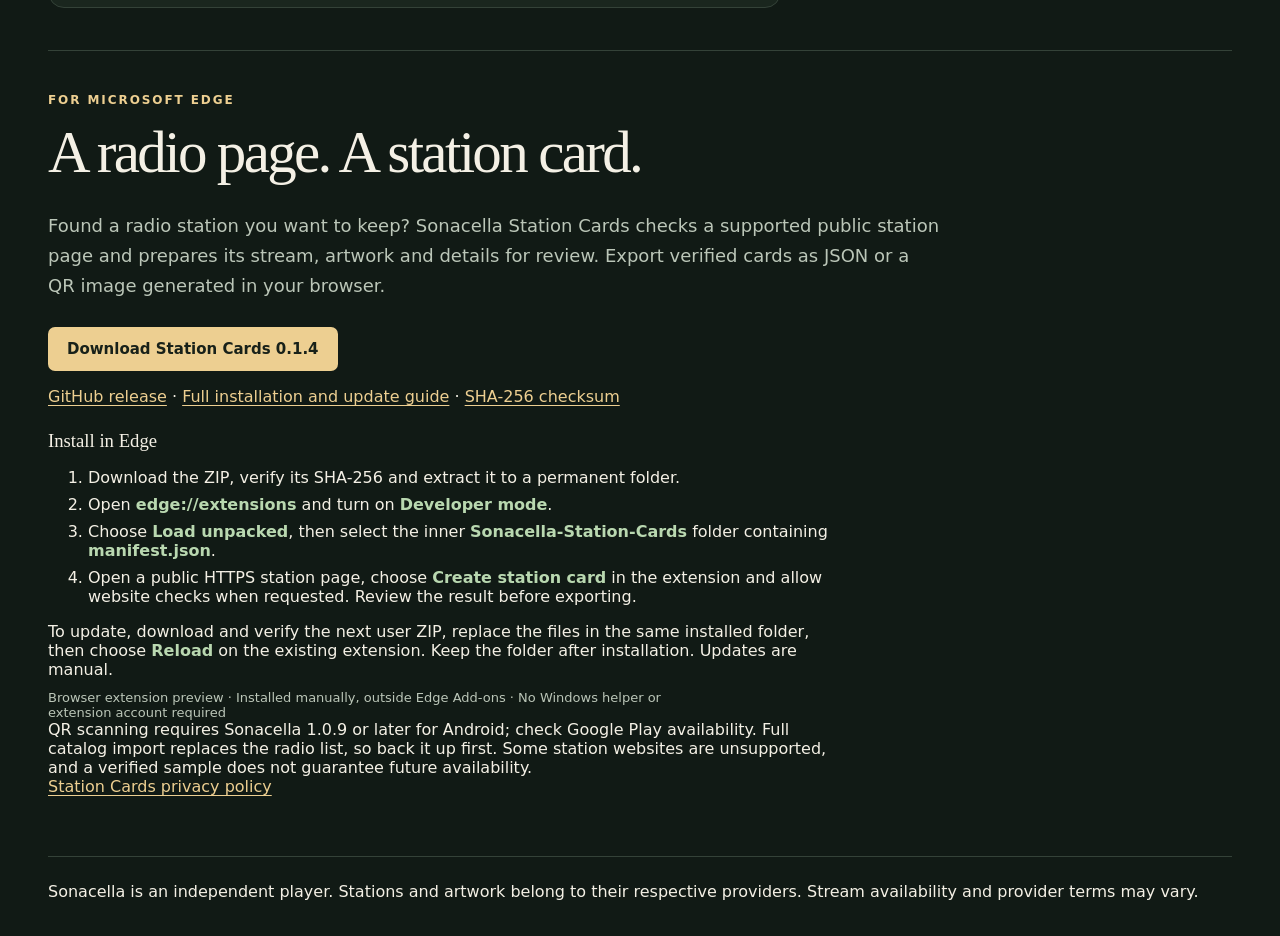
==== commit 32c2a434: "Keep collection guidance stable when switching themes" ====
--- a/discover/index.html
+++ b/discover/index.html
@@ -8,9 +8,9 @@
   <title>Discover your next station | Sonacella</title>
   <link rel="icon" href="../assets/icon.png" type="image/png">
   <link rel="stylesheet" href="../style.css">
-  <link rel="stylesheet" href="discover.css?v=collection-export">
+  <link rel="stylesheet" href="discover.css?v=collection-hints">
   <script src="../carousel.js?v=station-themes" defer></script>
-  <script src="discover.js?v=collection-export" defer></script>
+  <script src="discover.js?v=collection-hints" defer></script>
 </head>
 <body>
   <header class="site-header wrap">
@@ -48,25 +48,27 @@
             <span class="carousel-status" data-carousel-status aria-live="polite"></span>
             <button type="button" data-carousel-step="1">Next theme</button>
           </div>
-        <div class="station-theme" id="classic-theme" data-carousel-slide data-carousel-target="classic-stations">
-          <h3 data-carousel-title>Classical, jazz and relax</h3>
-          <p>Mozart, Bach, solo piano, dreamlike classical music and smooth jazz.</p>
-          <div class="station-card-actions">
-            <button class="play-button" type="button" data-copy-collection hidden>Copy collection</button>
-            <a class="station-download-button" href="collections/sonacella-classic-collection.json" download>Download collection</a>
+        <div class="station-theme-slides">
+          <div class="station-theme" id="classic-theme" data-carousel-slide data-carousel-target="classic-stations">
+            <h3 data-carousel-title>Classical, jazz and relax</h3>
+            <p>Mozart, Bach, solo piano, dreamlike classical music and smooth jazz.</p>
+            <div class="station-card-actions">
+              <button class="play-button" type="button" data-copy-collection hidden>Copy collection</button>
+              <a class="station-download-button" href="collections/sonacella-classic-collection.json" download>Download collection</a>
+            </div>
+            <p class="station-copy-status" role="status">Copy or download the full collection.</p>
+            <textarea aria-label="Collection JSON" rows="5" readonly spellcheck="false" hidden></textarea>
           </div>
-          <p class="station-copy-status" role="status"></p>
-          <textarea aria-label="Collection JSON" rows="5" readonly spellcheck="false" hidden></textarea>
-        </div>
-        <div class="station-theme" id="christmas-theme" data-carousel-slide data-carousel-target="christmas-stations">
-          <h3 data-carousel-title>Christmas radio</h3>
-          <p>Country Christmas songs, festive instrumentals and laid-back holiday radio.</p>
-          <div class="station-card-actions">
-            <button class="play-button" type="button" data-copy-collection hidden>Copy collection</button>
-            <a class="station-download-button" href="collections/sonacella-christmas-collection.json" download>Download collection</a>
+          <div class="station-theme" id="christmas-theme" data-carousel-slide data-carousel-target="christmas-stations">
+            <h3 data-carousel-title>Christmas radio</h3>
+            <p>Country Christmas songs, festive instrumentals and laid-back holiday radio.</p>
+            <div class="station-card-actions">
+              <button class="play-button" type="button" data-copy-collection hidden>Copy collection</button>
+              <a class="station-download-button" href="collections/sonacella-christmas-collection.json" download>Download collection</a>
+            </div>
+            <p class="station-copy-status" role="status">Copy or download the full collection.</p>
+            <textarea aria-label="Collection JSON" rows="5" readonly spellcheck="false" hidden></textarea>
           </div>
-          <p class="station-copy-status" role="status"></p>
-          <textarea aria-label="Collection JSON" rows="5" readonly spellcheck="false" hidden></textarea>
         </div>
 <!-- THEMES -->
     </section>
--- a/discover/discover.css
+++ b/discover/discover.css
@@ -32,6 +32,9 @@
 }
 .station-themes { margin-top: 32px; }
 .station-themes h2 { margin: 0 0 14px; font-size: 22px; }
+.station-themes.carousel .station-theme-slides { display: grid; }
+.station-themes.carousel .station-theme { grid-area: 1 / 1; }
+.station-themes.carousel .station-theme[hidden] { display: block; visibility: hidden; }
 .station-theme {
   padding: 16px 20px;
   border: 1px solid var(--line);
